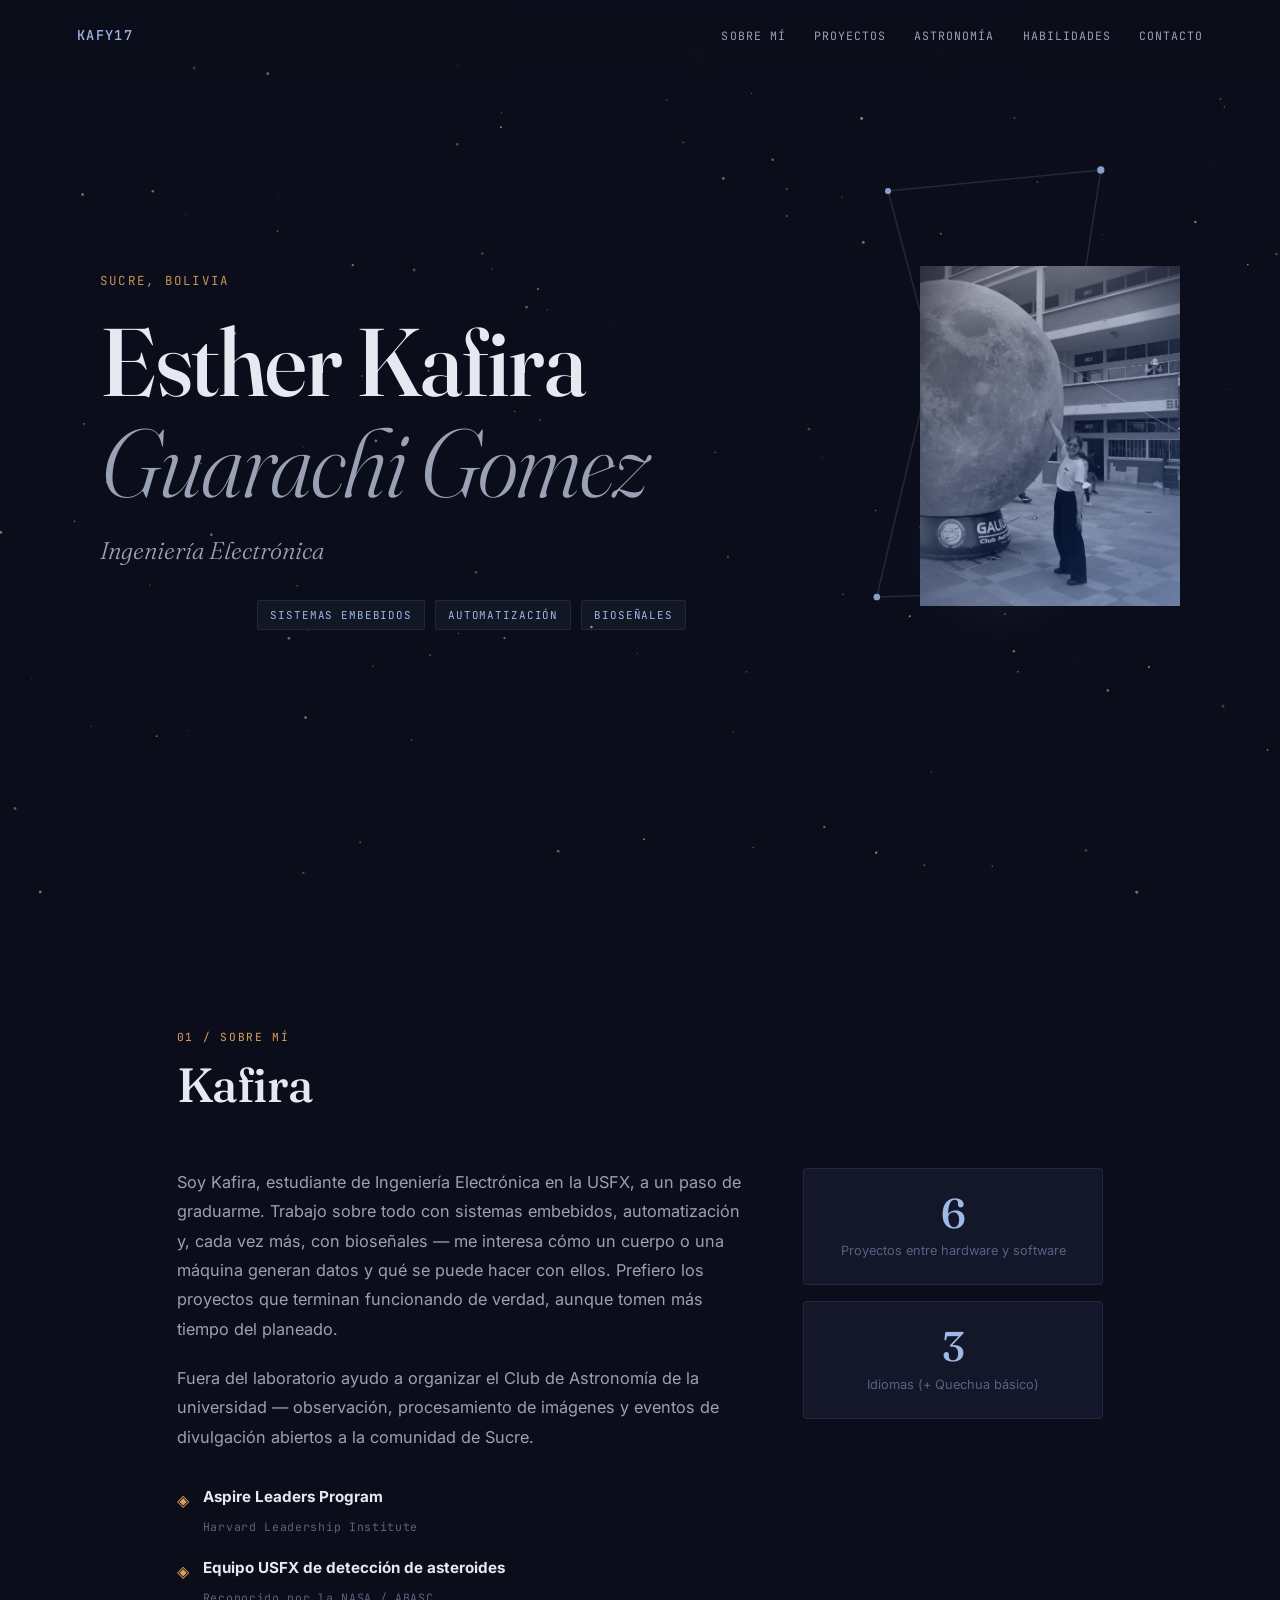
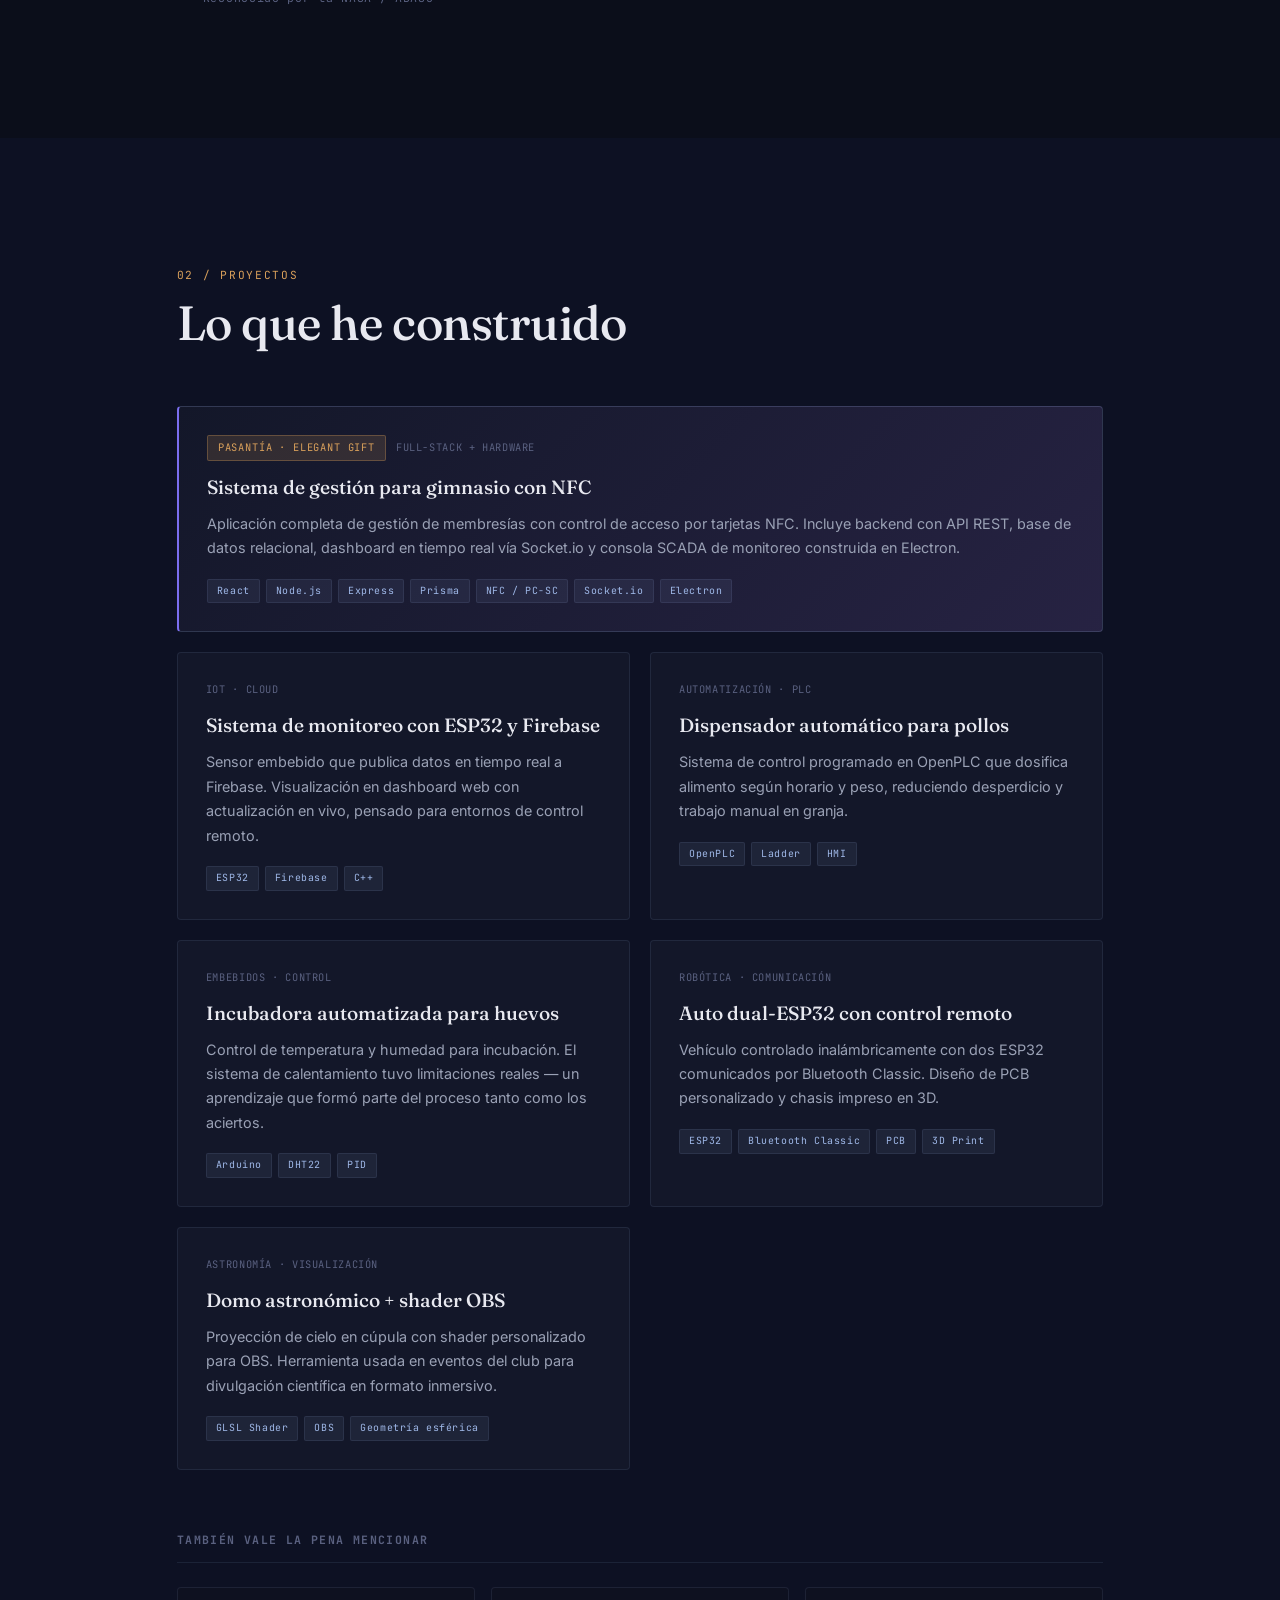
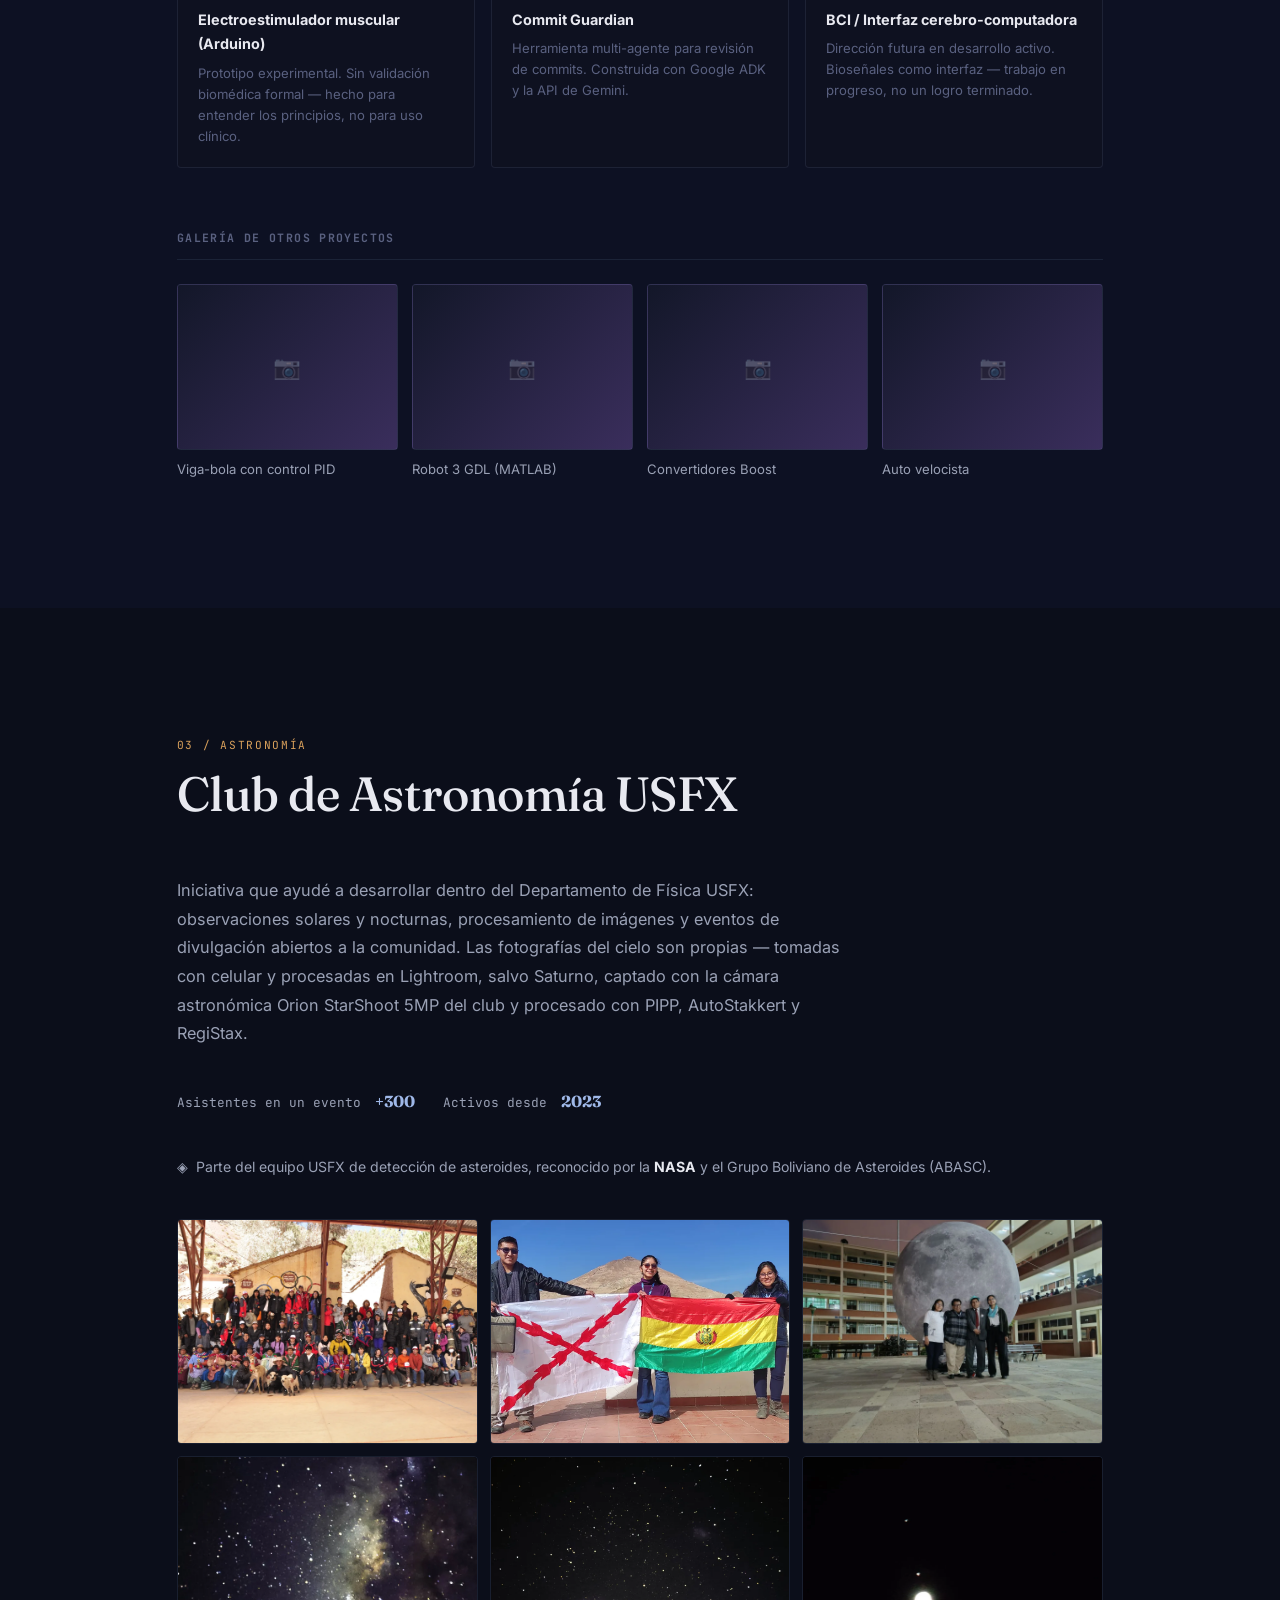
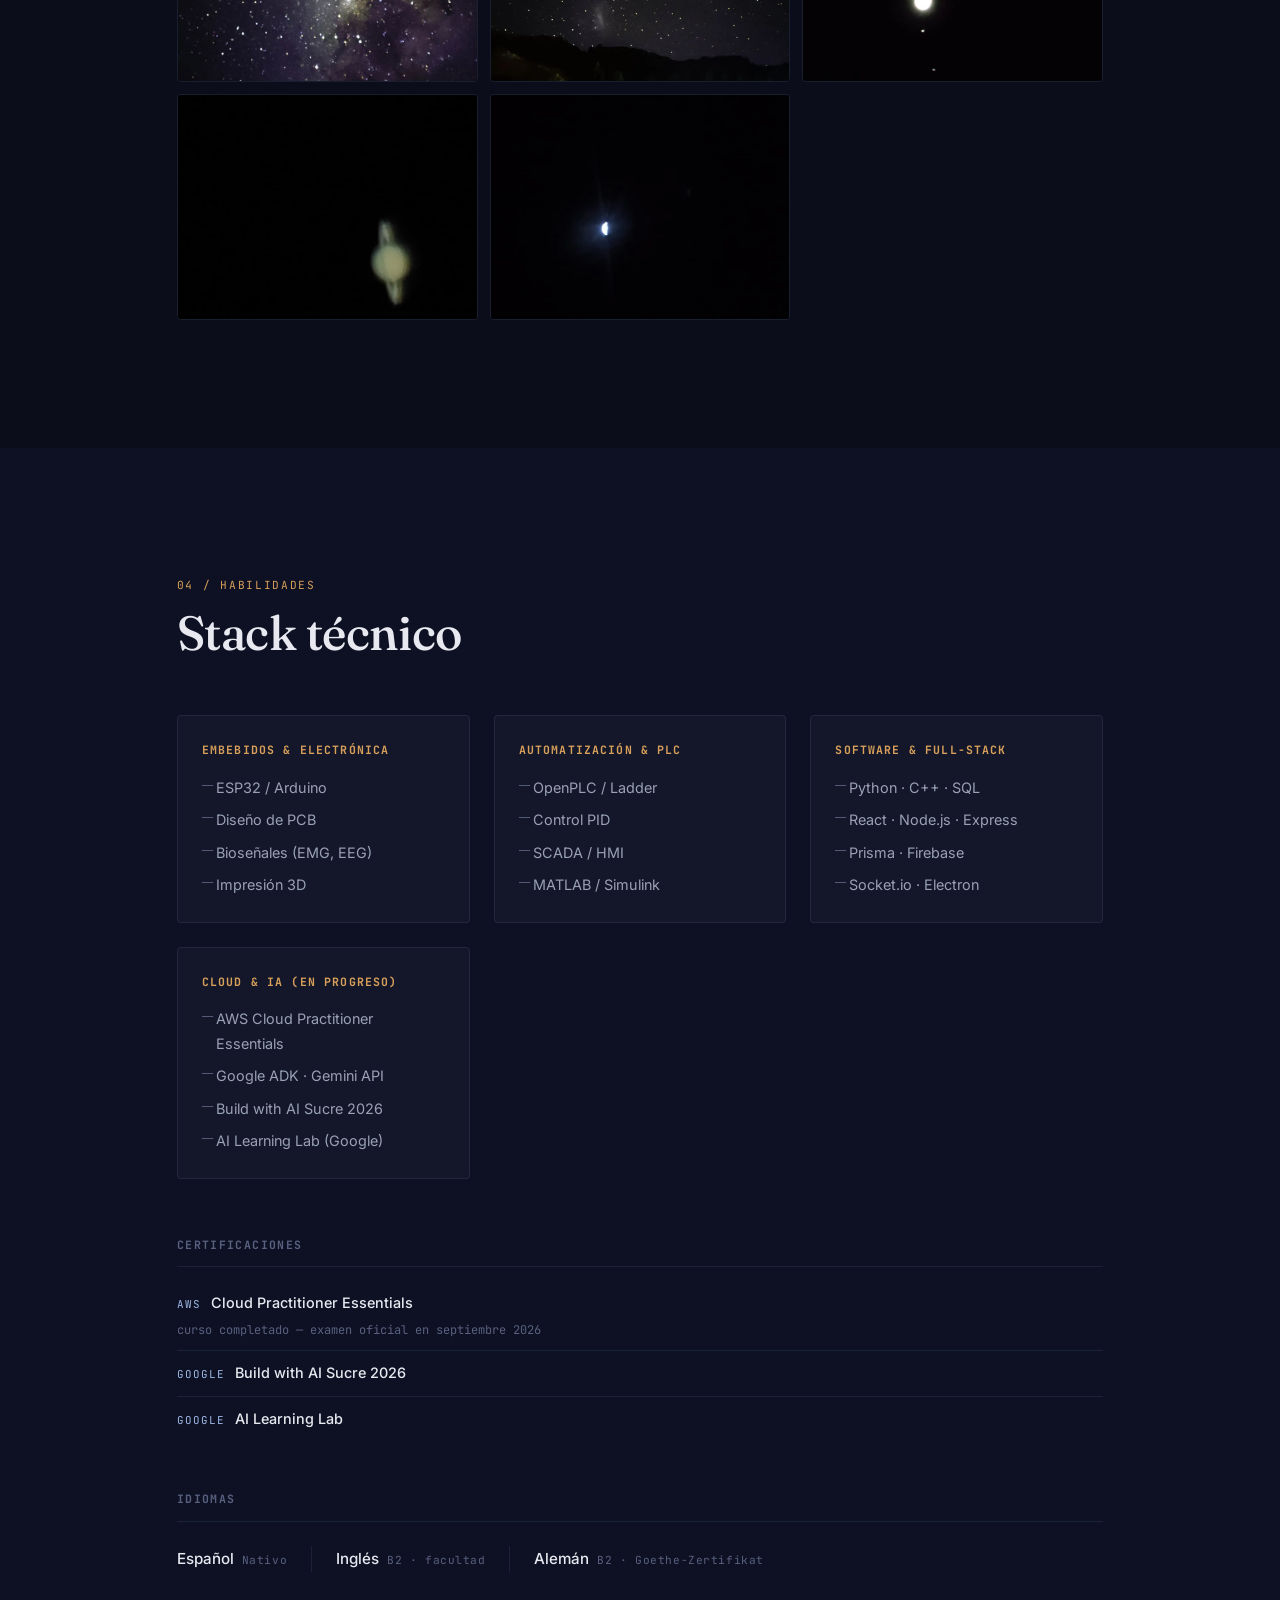
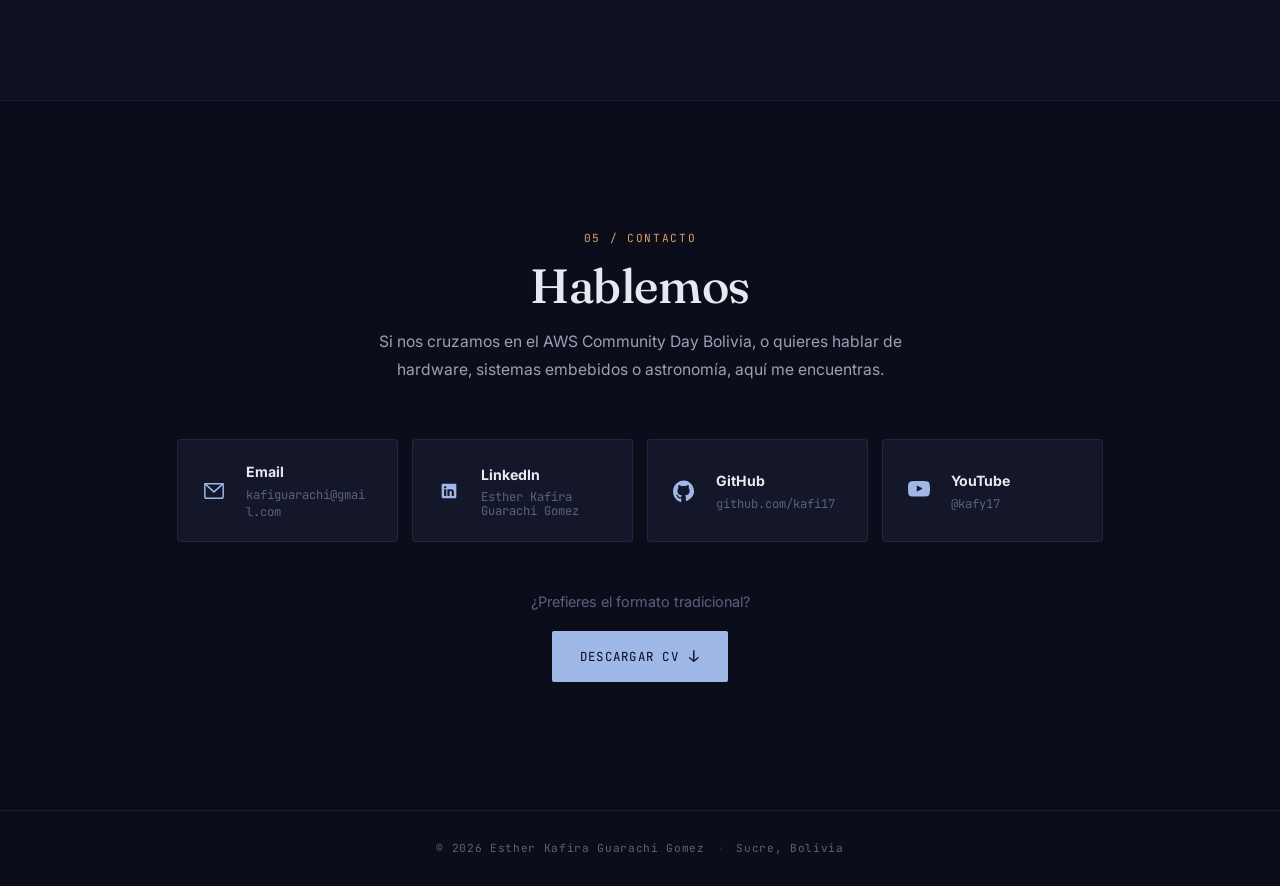
==== index.html @ 69aa5a41 "Initial commit" ====
<!DOCTYPE html>
<html lang="es">
<head>
  <meta charset="UTF-8">
  <meta name="viewport" content="width=device-width, initial-scale=1.0">
  <title>Kafira — Ingeniería Electrónica | Sucre, Bolivia</title>
  <meta name="description" content="Portafolio de Esther Kafira Guarachi Gomez, Ingeniería Electrónica especializada en sistemas embebidos, automatización y bioseñales. Sucre, Bolivia.">

  <!-- Preconnect para velocidad de carga de fuentes -->
  <link rel="preconnect" href="https://fonts.googleapis.com">
  <link rel="preconnect" href="https://fonts.gstatic.com" crossorigin>
  <link href="https://fonts.googleapis.com/css2?family=Fraunces:ital,opsz,wght@0,9..144,300;0,9..144,500;0,9..144,600;1,9..144,300;1,9..144,400&family=Inter:wght@400;500;600&family=JetBrains+Mono:wght@400;500&display=swap" rel="stylesheet">

  <link rel="stylesheet" href="style.css">
</head>
<body>

  <canvas id="starfield" aria-hidden="true"></canvas>

  <!-- ─── Navegación ─────────────────────────────────────────────────── -->
  <nav id="nav" role="navigation" aria-label="Navegación principal">
    <span class="brand">kafy17</span>
    <button class="nav-toggle" id="nav-toggle" aria-label="Abrir menú" aria-expanded="false" aria-controls="nav-menu">
      <span></span><span></span><span></span>
    </button>
    <ul id="nav-menu">
      <li><a href="#sobre-mi">Sobre mí</a></li>
      <li><a href="#proyectos">Proyectos</a></li>
      <li><a href="#astronomia">Astronomía</a></li>
      <li><a href="#habilidades">Habilidades</a></li>
      <li><a href="#contacto">Contacto</a></li>
    </ul>
  </nav>

  <!-- ─── Hero ──────────────────────────────────────────────────────── -->
  <header class="hero" id="inicio">

    <!-- Orión: asterismo real (no inventado), con la nebulosa de Orión (M42)
         apenas visible bajo el cinturón, como se ve a simple vista, no como
         foto astronómica procesada. Elemento decorativo, no informativo. -->
    <svg class="hero-orion" viewBox="0 0 400 520" preserveAspectRatio="xMidYMid meet" aria-hidden="true">
      <defs>
        <radialGradient id="nebula-glow" cx="50%" cy="50%" r="50%">
          <stop class="nebula-stop-a" offset="0%" stop-opacity="0.14"/>
          <stop class="nebula-stop-b" offset="100%" stop-opacity="0"/>
        </radialGradient>
      </defs>
      <circle class="orion-nebula" cx="200" cy="330" r="70" fill="url(#nebula-glow)"/>
      <g class="orion-lines" fill="none">
        <line x1="272" y1="60"  x2="120" y2="75"/>
        <line x1="272" y1="60"  x2="248" y2="215"/>
        <line x1="120" y1="75"  x2="152" y2="195"/>
        <line x1="152" y1="195" x2="200" y2="205"/>
        <line x1="200" y1="205" x2="248" y2="215"/>
        <line x1="152" y1="195" x2="112" y2="365"/>
        <line x1="248" y1="215" x2="264" y2="360"/>
        <line x1="112" y1="365" x2="264" y2="360"/>
        <line x1="200" y1="205" x2="200" y2="300"/>
      </g>
      <g class="orion-stars">
        <circle cx="272" cy="60"  r="2.6"/>
        <circle cx="120" cy="75"  r="2.2"/>
        <circle cx="152" cy="195" r="1.8"/>
        <circle cx="200" cy="205" r="1.8"/>
        <circle cx="248" cy="215" r="1.8"/>
        <circle cx="112" cy="365" r="2.4"/>
        <circle cx="264" cy="360" r="2.2"/>
        <circle cx="200" cy="300" r="1.1" fill-opacity="0.55"/>
      </g>
    </svg>

    <div class="hero-content" data-animate>

      <!-- Columna izquierda: texto -->
      <div class="hero-text">
        <div class="eyebrow">Sucre, Bolivia</div>
        <h1>Esther Kafira<br><em>Guarachi Gomez</em></h1>
        <div class="role">Ingeniería Electrónica</div>
        <div class="hero-tags">
          <span class="tag">Sistemas Embebidos</span>
          <span class="tag">Automatización</span>
          <span class="tag">Bioseñales</span>
        </div>
      </div>

      <!-- Columna derecha: foto sin marco circular, en duotono del tema -->
      <div class="hero-photo-wrap">
        <div class="hero-photo">
          <img src="profile_photo.jpg"
               width="300" height="360"
               alt="Foto de Kafira"
               onerror="this.parentElement.classList.add('hero-photo--empty')">
        </div>
      </div>

    </div>
  </header>

  <!-- ─── Sobre mí ───────────────────────────────────────────────────── -->
  <section id="sobre-mi" class="section">
    <div class="container">
      <div class="section-header">
        <div class="section-label">01 / Sobre mí</div>
        <h2>Kafira</h2>
      </div>
      <div class="about-grid">
        <div class="about-text">
          <p>
            Soy Kafira, estudiante de Ingeniería Electrónica en la USFX, a un paso de graduarme.
            Trabajo sobre todo con sistemas embebidos, automatización y, cada vez más, con
            bioseñales — me interesa cómo un cuerpo o una máquina generan datos y qué se puede
            hacer con ellos. Prefiero los proyectos que terminan funcionando de verdad, aunque
            tomen más tiempo del planeado.
          </p>
          <p>
            Fuera del laboratorio ayudo a organizar el Club de Astronomía de la universidad —
            observación, procesamiento de imágenes y eventos de divulgación abiertos a la
            comunidad de Sucre.
          </p>

          <div class="highlights">
            <div class="highlight-item">
              <div class="highlight-icon">◈</div>
              <div>
                <strong>Aspire Leaders Program</strong>
                <span>Harvard Leadership Institute</span>
              </div>
            </div>
            <div class="highlight-item">
              <div class="highlight-icon">◈</div>
              <div>
                <strong>Equipo USFX de detección de asteroides</strong>
                <span>Reconocido por la NASA / ABASC</span>
              </div>
            </div>
          </div>
        </div>

        <div class="about-aside">
          <div class="stat-card">
            <div class="stat-number">6</div>
            <div class="stat-label">Proyectos entre hardware y software</div>
          </div>
          <div class="stat-card">
            <div class="stat-number">3</div>
            <div class="stat-label">Idiomas (+ Quechua básico)</div>
          </div>
        </div>
      </div>
    </div>
  </section>

  <!-- ─── Proyectos destacados ──────────────────────────────────────── -->
  <section id="proyectos" class="section section-alt">
    <div class="container">
      <div class="section-header">
        <div class="section-label">02 / Proyectos</div>
        <h2>Lo que he construido</h2>
      </div>

      <!-- Tarjetas completas -->
      <div class="projects-grid">

        <article class="project-card project-card--featured" data-animate>
          <div class="project-meta">
            <span class="project-badge">Pasantía · Elegant Gift</span>
            <span class="project-type">Full-Stack + Hardware</span>
          </div>
          <h3>Sistema de gestión para gimnasio con NFC</h3>
          <p>Aplicación completa de gestión de membresías con control de acceso por tarjetas NFC.
            Incluye backend con API REST, base de datos relacional, dashboard en tiempo real vía
            Socket.io y consola SCADA de monitoreo construida en Electron.</p>
          <div class="project-stack">
            <span>React</span><span>Node.js</span><span>Express</span>
            <span>Prisma</span><span>NFC / PC-SC</span><span>Socket.io</span><span>Electron</span>
          </div>
        </article>

        <article class="project-card" data-animate>
          <div class="project-meta">
            <span class="project-type">IoT · Cloud</span>
          </div>
          <h3>Sistema de monitoreo con ESP32 y Firebase</h3>
          <p>Sensor embebido que publica datos en tiempo real a Firebase. Visualización en
            dashboard web con actualización en vivo, pensado para entornos de control remoto.</p>
          <div class="project-stack">
            <span>ESP32</span><span>Firebase</span><span>C++</span>
          </div>
        </article>

        <article class="project-card" data-animate>
          <div class="project-meta">
            <span class="project-type">Automatización · PLC</span>
          </div>
          <h3>Dispensador automático para pollos</h3>
          <p>Sistema de control programado en OpenPLC que dosifica alimento según horario y
            peso, reduciendo desperdicio y trabajo manual en granja.</p>
          <div class="project-stack">
            <span>OpenPLC</span><span>Ladder</span><span>HMI</span>
          </div>
        </article>

        <article class="project-card" data-animate>
          <div class="project-meta">
            <span class="project-type">Embebidos · Control</span>
          </div>
          <h3>Incubadora automatizada para huevos</h3>
          <p>Control de temperatura y humedad para incubación. El sistema de calentamiento tuvo
            limitaciones reales — un aprendizaje que formó parte del proceso tanto como los
            aciertos.</p>
          <div class="project-stack">
            <span>Arduino</span><span>DHT22</span><span>PID</span>
          </div>
        </article>

        <article class="project-card" data-animate>
          <div class="project-meta">
            <span class="project-type">Robótica · Comunicación</span>
          </div>
          <h3>Auto dual-ESP32 con control remoto</h3>
          <p>Vehículo controlado inalámbricamente con dos ESP32 comunicados por Bluetooth Classic.
            Diseño de PCB personalizado y chasis impreso en 3D.</p>
          <div class="project-stack">
            <span>ESP32</span><span>Bluetooth Classic</span><span>PCB</span><span>3D Print</span>
          </div>
        </article>

        <article class="project-card" data-animate>
          <div class="project-meta">
            <span class="project-type">Astronomía · Visualización</span>
          </div>
          <h3>Domo astronómico + shader OBS</h3>
          <p>Proyección de cielo en cúpula con shader personalizado para OBS. Herramienta usada
            en eventos del club para divulgación científica en formato inmersivo.</p>
          <div class="project-stack">
            <span>GLSL Shader</span><span>OBS</span><span>Geometría esférica</span>
          </div>
        </article>

      </div>

      <!-- Menciones breves -->
      <div class="mentions-section">
        <h3 class="mentions-title">También vale la pena mencionar</h3>
        <div class="mentions-grid">
          <div class="mention-item">
            <strong>Electroestimulador muscular (Arduino)</strong>
            <p>Prototipo experimental. Sin validación biomédica formal — hecho para
              entender los principios, no para uso clínico.</p>
          </div>
          <div class="mention-item">
            <strong>Commit Guardian</strong>
            <p>Herramienta multi-agente para revisión de commits. Construida con
              Google ADK y la API de Gemini.</p>
          </div>
          <div class="mention-item">
            <strong>BCI / Interfaz cerebro-computadora</strong>
            <p>Dirección futura en desarrollo activo. Bioseñales como interfaz —
              trabajo en progreso, no un logro terminado.</p>
          </div>
        </div>
      </div>

      <!-- Galería compacta -->
      <div class="gallery-section">
        <h3 class="gallery-title">Galería de otros proyectos</h3>
        <div class="gallery-grid">
          <div class="gallery-item">
            <div class="gallery-thumb gallery-thumb--placeholder"></div>
            <span>Viga-bola con control PID</span>
          </div>
          <div class="gallery-item">
            <div class="gallery-thumb gallery-thumb--placeholder"></div>
            <span>Robot 3 GDL (MATLAB)</span>
          </div>
          <div class="gallery-item">
            <div class="gallery-thumb gallery-thumb--placeholder"></div>
            <span>Convertidores Boost</span>
          </div>
          <div class="gallery-item">
            <div class="gallery-thumb gallery-thumb--placeholder"></div>
            <span>Auto velocista</span>
          </div>
        </div>
      </div>

    </div>
  </section>

  <!-- ─── Astronomía ────────────────────────────────────────────────── -->
  <section id="astronomia" class="section">
    <div class="container">
      <div class="section-header">
        <div class="section-label">03 / Astronomía</div>
        <h2>Club de Astronomía USFX</h2>
      </div>
      <p class="section-intro">
        Iniciativa que ayudé a desarrollar dentro del Departamento de Física USFX: observaciones
        solares y nocturnas, procesamiento de imágenes y eventos de divulgación abiertos a la
        comunidad. Las fotografías del cielo son propias — tomadas con celular y procesadas en
        Lightroom, salvo Saturno, captado con la cámara astronómica Orion StarShoot 5MP del club
        y procesado con PIPP, AutoStakkert y RegiStax.
      </p>

      <div class="astro-stats">
        <span class="astro-stat-inline">Asistentes en un evento <strong>+300</strong></span>
        <span class="astro-stat-inline">Activos desde <strong>2023</strong></span>
      </div>

      <p class="astro-note">
        ◈ &nbsp;Parte del equipo USFX de detección de asteroides, reconocido por la
        <strong>NASA</strong> y el Grupo Boliviano de Asteroides (ABASC).
      </p>

      <div class="lightbox-grid" id="astro-gallery" role="list" aria-label="Galería del club de astronomía">

        <div class="lb-thumb" role="listitem" tabindex="0"
             data-src="img/astronomia/foto-comunidad-campamento-astronomico-2023.webp"
             data-caption="Comunidad de Chiracoro, Potosí, durante el campamento astronómico 2023. Actividad de divulgación organizada por el Departamento de Física USFX para acercar la astronomía a comunidades fuera de la ciudad."
             data-label="Chiracoro, Potosí — 2023">
          <img src="img/astronomia/foto-comunidad-campamento-astronomico-2023.webp"
               alt="Comunidad de Chiracoro en campamento astronómico 2023" loading="lazy">
          <div class="lb-hover-label"><span>Chiracoro, Potosí — 2023</span></div>
        </div>

        <div class="lb-thumb" role="listitem" tabindex="0"
             data-src="img/astronomia/foto-potosi-campamento-astronomico-representantes-sucre.webp"
             data-caption="Integrantes del Departamento de Física USFX en el campamento astronómico de Potosí, 2023. Representando a Sucre en este encuentro interuniversitario de astronomía."
             data-label="Representantes USFX en Potosí">
          <img src="img/astronomia/foto-potosi-campamento-astronomico-representantes-sucre.webp"
               alt="Representantes del Depto. de Física USFX en campamento de Potosí" loading="lazy">
          <div class="lb-hover-label"><span>Representantes USFX en Potosí</span></div>
        </div>

        <div class="lb-thumb" role="listitem" tabindex="0"
             data-src="img/astronomia/foto-luna-inflable-ings.webp"
             data-caption="Docentes del Departamento de Física USFX junto a la luna inflable del Club Galileo de Potosí, en la Feria de Física universitaria. La feria se realiza cada semestre y es abierta a la comunidad."
             data-label="Feria de Física — luna inflable">
          <img src="img/astronomia/foto-luna-inflable-ings.webp"
               alt="Docentes con luna inflable del Club Galileo de Potosí en la Feria de Física" loading="lazy">
          <div class="lb-hover-label"><span>Feria de Física — luna inflable</span></div>
        </div>

        <div class="lb-thumb" role="listitem" tabindex="0"
             data-src="img/astronomia/foto-brazo-via-lactea-by-kafy17.webp"
             data-caption="Brazo de la Vía Láctea fotografiado desde Sucre con celular y procesado en Lightroom. Fotografía: kafy17."
             data-label="Vía Láctea — kafy17">
          <img src="img/astronomia/foto-brazo-via-lactea-by-kafy17.webp"
               alt="Brazo de la Vía Láctea — fotografía de kafy17" loading="lazy">
          <div class="lb-hover-label"><span>Vía Láctea — kafy17</span></div>
        </div>

        <div class="lb-thumb" role="listitem" tabindex="0"
             data-src="img/astronomia/foto-nube-magallanes-by-kafy17.webp"
             data-caption="Nubes de Magallanes — galaxias satélites de la Vía Láctea, visibles a simple vista desde el hemisferio sur. Fotografiadas con celular desde Sucre y procesadas en Lightroom. Fotografía: kafy17."
             data-label="Nubes de Magallanes — kafy17">
          <img src="img/astronomia/foto-nube-magallanes-by-kafy17.webp"
               alt="Nubes de Magallanes — fotografía de kafy17" loading="lazy">
          <div class="lb-hover-label"><span>Nubes de Magallanes — kafy17</span></div>
        </div>

        <div class="lb-thumb" role="listitem" tabindex="0"
             data-src="img/astronomia/foto-jupiter-by-kafy17.webp"
             data-caption="Júpiter fotografiado desde Sucre con celular y procesado en Lightroom. Fotografía: kafy17."
             data-label="Júpiter — kafy17">
          <img src="img/astronomia/foto-jupiter-by-kafy17.webp"
               alt="Júpiter — fotografía de kafy17" loading="lazy">
          <div class="lb-hover-label"><span>Júpiter — kafy17</span></div>
        </div>

        <div class="lb-thumb" role="listitem" tabindex="0"
             data-src="img/astronomia/foto-saturno-by-kafy17.webp"
             data-caption="Saturno capturado con la cámara astronómica Orion StarShoot 5MP del club y procesado con PIPP, AutoStakkert y RegiStax. La única foto de la galería tomada con equipo especializado. Fotografía: kafy17."
             data-label="Saturno — kafy17">
          <img src="img/astronomia/foto-saturno-by-kafy17.webp"
               alt="Saturno — fotografía de kafy17" loading="lazy">
          <div class="lb-hover-label"><span>Saturno — kafy17</span></div>
        </div>

        <div class="lb-thumb" role="listitem" tabindex="0"
             data-src="img/astronomia/foto-venus-by-kafy17.webp"
             data-caption="Venus en fase creciente, fotografiado con celular desde Sucre y procesado en Lightroom. Las fases de Venus — análogas a las lunares — son observables con telescopios de apertura moderada. Fotografía: kafy17."
             data-label="Venus — kafy17">
          <img src="img/astronomia/foto-venus-by-kafy17.webp"
               alt="Venus — fotografía de kafy17" loading="lazy">
          <div class="lb-hover-label"><span>Venus — kafy17</span></div>
        </div>

      </div>
    </div>
  </section>

  <!-- ─── Habilidades ───────────────────────────────────────────────── -->
  <section id="habilidades" class="section section-alt">
    <div class="container">
      <div class="section-header">
        <div class="section-label">04 / Habilidades</div>
        <h2>Stack técnico</h2>
      </div>

      <div class="skills-grid">

        <div class="skill-group">
          <h4>Embebidos &amp; Electrónica</h4>
          <ul>
            <li>ESP32 / Arduino</li>
            <li>Diseño de PCB</li>
            <li>Bioseñales (EMG, EEG)</li>
            <li>Impresión 3D</li>
          </ul>
        </div>

        <div class="skill-group">
          <h4>Automatización &amp; PLC</h4>
          <ul>
            <li>OpenPLC / Ladder</li>
            <li>Control PID</li>
            <li>SCADA / HMI</li>
            <li>MATLAB / Simulink</li>
          </ul>
        </div>

        <div class="skill-group">
          <h4>Software &amp; Full-Stack</h4>
          <ul>
            <li>Python · C++ · SQL</li>
            <li>React · Node.js · Express</li>
            <li>Prisma · Firebase</li>
            <li>Socket.io · Electron</li>
          </ul>
        </div>

        <div class="skill-group">
          <h4>Cloud &amp; IA (en progreso)</h4>
          <ul>
            <li>AWS Cloud Practitioner Essentials</li>
            <li>Google ADK · Gemini API</li>
            <li>Build with AI Sucre 2026</li>
            <li>AI Learning Lab (Google)</li>
          </ul>
        </div>

      </div>

      <!-- Certificaciones destacadas -->
      <div class="certs-section">
        <h3 class="certs-title">Certificaciones</h3>
        <ul class="certs-list">
          <li>
            <span class="cert-issuer">AWS</span>
            <span class="cert-name">Cloud Practitioner Essentials</span>
            <span class="cert-note">curso completado — examen oficial en septiembre 2026</span>
          </li>
          <li>
            <span class="cert-issuer">Google</span>
            <span class="cert-name">Build with AI Sucre 2026</span>
          </li>
          <li>
            <span class="cert-issuer">Google</span>
            <span class="cert-name">AI Learning Lab</span>
          </li>
        </ul>
      </div>

      <!-- Idiomas -->
      <div class="languages-section">
        <h3 class="languages-title">Idiomas</h3>
        <ul class="languages-list">
          <li><span class="lang-name">Español</span><span class="lang-level">Nativo</span></li>
          <li><span class="lang-name">Inglés</span><span class="lang-level">B2 · facultad</span></li>
          <li><span class="lang-name">Alemán</span><span class="lang-level">B2 · Goethe-Zertifikat</span></li>
        </ul>
      </div>

    </div>
  </section>

  <!-- ─── Contacto / CV ─────────────────────────────────────────────── -->
  <section id="contacto" class="section section-contact">
    <div class="container">
      <div class="section-header section-header--center">
        <div class="section-label">05 / Contacto</div>
        <h2>Hablemos</h2>
        <p class="contact-intro">
          Si nos cruzamos en el AWS Community Day Bolivia, o quieres hablar de hardware,
          sistemas embebidos o astronomía, aquí me encuentras.
        </p>
      </div>

      <div class="contact-grid">

        <a href="mailto:kafiguarachi@gmail.com" class="contact-link" id="contact-email">
          <span class="contact-icon" aria-hidden="true">
            <svg viewBox="0 0 24 24" fill="none" stroke="currentColor" stroke-width="1.6" stroke-linecap="round" stroke-linejoin="round">
              <rect x="2" y="4" width="20" height="16" rx="2"/>
              <polyline points="2,4 12,13 22,4"/>
            </svg>
          </span>
          <div class="contact-text">
            <strong>Email</strong>
            <span>kafiguarachi@gmail.com</span>
          </div>
        </a>

        <a href="https://www.linkedin.com/in/esther-kafira-guarachi-gomez-289892150/" class="contact-link" id="contact-linkedin" target="_blank" rel="noopener noreferrer">
          <span class="contact-icon" aria-hidden="true">
            <svg viewBox="0 0 24 24" fill="currentColor">
              <path d="M18.72 3.99997H5.37C5.19793 3.99191 5.02595 4.01786 4.86392 4.07635C4.70189 4.13484 4.55299 4.22471 4.42573 4.34081C4.29848 4.45692 4.19537 4.59699 4.12232 4.75299C4.04927 4.909 4.0077 5.07788 4 5.24997V18.63C4.01008 18.9901 4.15766 19.3328 4.41243 19.5875C4.6672 19.8423 5.00984 19.9899 5.37 20H18.72C19.0701 19.9844 19.4002 19.8322 19.6395 19.5761C19.8788 19.32 20.0082 18.9804 20 18.63V5.24997C20.0029 5.08247 19.9715 4.91616 19.9078 4.76122C19.8441 4.60629 19.7494 4.466 19.6295 4.34895C19.5097 4.23191 19.3672 4.14059 19.2108 4.08058C19.0544 4.02057 18.8874 3.99314 18.72 3.99997ZM9 17.34H6.67V10.21H9V17.34ZM7.89 9.12997C7.72741 9.13564 7.5654 9.10762 7.41416 9.04768C7.26291 8.98774 7.12569 8.89717 7.01113 8.78166C6.89656 8.66615 6.80711 8.5282 6.74841 8.37647C6.6897 8.22474 6.66301 8.06251 6.67 7.89997C6.66281 7.73567 6.69004 7.57169 6.74995 7.41854C6.80986 7.26538 6.90112 7.12644 7.01787 7.01063C7.13463 6.89481 7.2743 6.80468 7.42793 6.74602C7.58157 6.68735 7.74577 6.66145 7.91 6.66997C8.07259 6.66431 8.2346 6.69232 8.38584 6.75226C8.53709 6.8122 8.67431 6.90277 8.78887 7.01828C8.90344 7.13379 8.99289 7.27174 9.05159 7.42347C9.1103 7.5752 9.13699 7.73743 9.13 7.89997C9.13719 8.06427 9.10996 8.22825 9.05005 8.3814C8.99014 8.53456 8.89888 8.6735 8.78213 8.78931C8.66537 8.90513 8.5257 8.99526 8.37207 9.05392C8.21843 9.11259 8.05423 9.13849 7.89 9.12997ZM17.34 17.34H15V13.44C15 12.51 14.67 11.87 13.84 11.87C13.5822 11.8722 13.3313 11.9541 13.1219 12.1045C12.9124 12.2549 12.7546 12.4664 12.67 12.71C12.605 12.8926 12.5778 13.0865 12.59 13.28V17.34H10.29V10.21H12.59V11.21C12.7945 10.8343 13.0988 10.5225 13.4694 10.3089C13.84 10.0954 14.2624 9.98848 14.69 9.99997C16.2 9.99997 17.34 11 17.34 13.13V17.34Z"/>
            </svg>
          </span>
          <div class="contact-text">
            <strong>LinkedIn</strong>
            <span class="contact-name">Esther Kafira Guarachi Gomez</span>
          </div>
        </a>

        <a href="https://github.com/kafi17" class="contact-link" id="contact-github" target="_blank" rel="noopener noreferrer">
          <span class="contact-icon" aria-hidden="true">
            <svg viewBox="0 0 20 20" fill="currentColor">
              <path d="M10,0.408 C4.478,0.408 0,4.886 0,10.408 C0,14.837 2.862,18.679 6.833,20.036 C7.326,20.137 7.506,19.817 7.506,19.544 C7.506,19.206 7.494,18.102 7.494,16.73 C7.494,16.73 4.738,17.334 4.168,15.486 C4.168,15.486 3.726,14.324 3.083,14.027 C3.083,14.027 2.099,13.351 3.152,13.364 C3.152,13.364 4.224,13.454 4.813,14.487 C5.738,16.092 7.277,15.63 7.52,15.356 C7.616,14.677 7.891,14.215 8.194,13.951 C6.143,13.716 4.067,13.124 4.067,9.768 C4.067,8.784 4.407,7.974 4.987,7.34 C4.884,7.081 4.541,6.038 5.086,4.626 C5.086,4.626 5.924,4.351 7.506,5.677 C8.172,5.491 8.879,5.396 9.586,5.392 C10.293,5.396 11,5.491 11.668,5.677 C13.25,4.342 14.088,4.626 14.088,4.626 C14.633,6.038 14.29,7.081 14.187,7.34 C14.769,7.974 15.107,8.775 15.107,9.768 C15.107,13.133 13.025,13.713 10.967,13.943 C11.339,14.237 11.666,14.808 11.666,15.704 C11.666,16.989 11.654,18.302 11.654,18.544 C11.654,18.76 11.838,19.077 12.337,18.982 C16.308,17.627 19.173,13.783 19.173,10.408 C19.173,4.886 14.695,0.408 10,0.408"/>
            </svg>
          </span>
          <div class="contact-text">
            <strong>GitHub</strong>
            <span>github.com/kafi17</span>
          </div>
        </a>

        <a href="https://youtube.com/@kafy17" class="contact-link" id="contact-youtube" target="_blank" rel="noopener noreferrer">
          <span class="contact-icon" aria-hidden="true">
            <svg viewBox="0 -3 20 20" fill="currentColor">
              <path d="M7.988,7.586 L7.988,1.974 C9.98,2.912 11.523,3.817 13.348,4.793 C11.843,5.628 9.98,6.565 7.988,7.586 M19.091,-0.817 C18.747,-1.27 18.162,-1.622 17.538,-1.739 C15.705,-2.087 4.271,-2.088 2.439,-1.739 C1.939,-1.645 1.494,-1.419 1.111,-1.067 C-0.5,0.429 0.005,8.452 0.393,9.751 C0.557,10.313 0.768,10.719 1.034,10.986 C1.376,11.338 1.845,11.58 2.384,11.689 C3.893,12.001 11.668,12.175 17.506,11.735 C18.044,11.642 18.52,11.391 18.896,11.024 C20.386,9.535 20.284,1.062 19.091,-0.817"/>
            </svg>
          </span>
          <div class="contact-text">
            <strong>YouTube</strong>
            <span>@kafy17</span>
          </div>
        </a>

      </div>

      <div class="cv-block">
        <p>¿Prefieres el formato tradicional?</p>
        <a href="#" class="btn-cv" id="btn-cv-download">
          Descargar CV
          <span class="btn-arrow">↓</span>
        </a>
      </div>

    </div>
  </section>

  <!-- ─── Footer ────────────────────────────────────────────────────── -->
  <footer class="footer" role="contentinfo">
    <div class="container">
      <span>© 2026 Esther Kafira Guarachi Gomez</span>
      <span class="footer-sep">·</span>
      <span>Sucre, Bolivia</span>
    </div>
  </footer>

  <!-- ?v=3 fuerza que el navegador cargue la versión actualizada sin usar caché -->
  <script src="script.js?v=3" defer></script>

</body>
</html>
---- style.css ----
/* ===================================================================
   KAFIRA PORTFOLIO — style.css
   Estructura:
   1. Variables / Design tokens
   2. Reset & base
   3. Layout helpers
   4. Navegación
   5. Hero
   6. Secciones genéricas
   7. Sobre mí
   8. Proyectos
   9. Astronomía
   10. Habilidades
   11. Contacto & Footer
   12. Animaciones
   13. Media queries
=================================================================== */

/* ─── 1. Variables ────────────────────────────────────────────────── */
:root {
  /* Colores base */
  --bg:        #0B0E1A;
  --bg-2:      #10142a;
  --bg-card:   #131729;
  --bg-card-2: #0e1120;

  /* Texto */
  --text:      #E8E9F0;
  --text-dim:  #9AA1B5;
  --text-muted:#5A6180;

  /* Acentos */
  --star:      #9FB8E8;
  --accent:    #D9A05B;
  --accent-2:  #7B6EF0;
  --nebula:    #3A2E5C;

  /* Bordes */
  --border:    rgba(159, 184, 232, 0.1);
  --border-hover: rgba(159, 184, 232, 0.25);

  /* Tipografía */
  --font-sans: 'Inter', sans-serif;
  --font-serif: 'Fraunces', serif;
  --font-mono: 'JetBrains Mono', monospace;

  /* Espaciado base */
  --section-pad: clamp(80px, 10vw, 140px);
  --container-max: 1080px;
  --container-pad: clamp(20px, 6vw, 80px);

  /* Transiciones */
  --ease: cubic-bezier(0.4, 0, 0.2, 1);
  --transition: 0.25s var(--ease);
}

/* ─── 2. Reset & base ─────────────────────────────────────────────── */
*, *::before, *::after {
  margin: 0;
  padding: 0;
  box-sizing: border-box;
}

html {
  scroll-behavior: smooth;
  font-size: 16px;
}

body {
  background: var(--bg);
  color: var(--text);
  font-family: var(--font-sans);
  line-height: 1.7;
  overflow-x: hidden;
  min-height: 100vh;
}

img {
  max-width: 100%;
  display: block;
}

a {
  color: inherit;
  text-decoration: none;
}

ul {
  list-style: none;
}

/* ─── 3. Layout helpers ───────────────────────────────────────────── */
.container {
  max-width: var(--container-max);
  margin-inline: auto;
  padding-inline: var(--container-pad);
}

/* ─── 4. Canvas (starfield) ───────────────────────────────────────── */
#starfield {
  position: fixed;
  inset: 0;
  width: 100%;
  height: 100%;
  z-index: 0;
  pointer-events: none;
}

/* Orión — asterismo real, ambiental, detrás del contenido del hero.
   z-index:-1 lo mantiene por debajo del texto pero dentro del stacking
   context de .hero (que ya está por encima del canvas de fondo). */
.hero-orion {
  position: absolute;
  top: 0;
  right: 0;
  width: min(52vw, 560px);
  height: 100%;
  z-index: -1;
  opacity: 0.85;
  pointer-events: none;
}

.orion-lines line { stroke: var(--star); stroke-width: 1; stroke-opacity: 0.2; }
.orion-stars circle { fill: var(--star); }
.nebula-stop-a { stop-color: var(--accent-2); }
.nebula-stop-b { stop-color: var(--accent-2); }

/* ─── 5. Navegación ───────────────────────────────────────────────── */
nav {
  position: fixed;
  inset-block-start: 0;
  inset-inline: 0;
  z-index: 100;
  display: flex;
  justify-content: space-between;
  align-items: center;
  padding: 24px var(--container-pad);
  font-family: var(--font-mono);
  font-size: 0.72rem;
  letter-spacing: 0.09em;
  text-transform: uppercase;
  backdrop-filter: blur(8px);
  -webkit-backdrop-filter: blur(8px);
  background: linear-gradient(to bottom, rgba(11, 14, 26, 0.85), transparent);
  transition: background var(--transition);
}

nav.scrolled {
  background: rgba(11, 14, 26, 0.92);
  border-bottom: 1px solid var(--border);
}

.brand {
  color: var(--star);
  font-weight: 500;
  font-size: 0.85rem;
  letter-spacing: 0.1em;
}

#nav-menu {
  display: flex;
  gap: 28px;
}

nav a {
  color: var(--text-dim);
  transition: color var(--transition);
  position: relative;
}

nav a::after {
  content: '';
  position: absolute;
  bottom: -2px;
  left: 0;
  width: 0;
  height: 1px;
  background: var(--star);
  transition: width var(--transition);
}

nav a:hover,
nav a:focus-visible {
  color: var(--text);
}

nav a:hover::after {
  width: 100%;
}

nav a:focus-visible {
  outline: 1px solid var(--star);
  outline-offset: 4px;
  border-radius: 2px;
}

/* Hamburger (mobile) */
.nav-toggle {
  display: none;
  flex-direction: column;
  gap: 5px;
  background: none;
  border: none;
  cursor: pointer;
  padding: 4px;
}

.nav-toggle span {
  display: block;
  width: 22px;
  height: 1px;
  background: var(--text-dim);
  transition: transform var(--transition), opacity var(--transition);
}

.nav-toggle[aria-expanded="true"] span:nth-child(1) {
  transform: translateY(6px) rotate(45deg);
}

.nav-toggle[aria-expanded="true"] span:nth-child(2) {
  opacity: 0;
}

.nav-toggle[aria-expanded="true"] span:nth-child(3) {
  transform: translateY(-6px) rotate(-45deg);
}

/* ─── 6. Hero ─────────────────────────────────────────────────────── */
.hero {
  position: relative;
  z-index: 1;
  min-height: 100svh;
  display: flex;
  flex-direction: column;
  justify-content: center;
  align-items: stretch;          /* ocupa todo el ancho */
  padding: 0 var(--container-pad);
}

/* Fila: texto izquierda | foto derecha */
.hero-content {
  display: flex;
  flex-direction: row;
  align-items: center;
  gap: clamp(40px, 6vw, 80px);
  width: 100%;
  max-width: var(--container-max);
  margin-inline: auto;           /* centra el bloque si la pantalla es más ancha */
  opacity: 0;
  transform: translateY(24px);
  transition: opacity 0.9s var(--ease), transform 0.9s var(--ease);
}

.hero-content.visible {
  opacity: 1;
  transform: none;
}

/* Texto: crece para llenar el espacio disponible */
.hero-text {
  flex: 1;
  min-width: 0;
  text-align: left;
}

/* Foto: sin marco circular ni glow — desvanecido suave en los bordes,
   duotono con los colores del tema, posición ligeramente asimétrica */
.hero-photo-wrap {
  flex-shrink: 0;
}

.hero-photo {
  width: 260px;
  height: 340px;
  position: relative;
  transform: translateY(-14px);
}

.hero-photo img {
  width: 100%;
  height: 100%;
  object-fit: cover;
  display: block;
  filter: grayscale(1) contrast(1.08) brightness(0.92);
  -webkit-mask-image: radial-gradient(ellipse 78% 85% at 50% 45%, black 55%, transparent 100%);
          mask-image: radial-gradient(ellipse 78% 85% at 50% 45%, black 55%, transparent 100%);
}

/* Tinte duotono: escala de grises + superposición de color del tema */
.hero-photo::after {
  content: '';
  position: absolute;
  inset: 0;
  background: linear-gradient(150deg, var(--bg) 10%, var(--star) 140%);
  mix-blend-mode: color;
  pointer-events: none;
}

.hero-photo--empty {
  background: linear-gradient(135deg, var(--bg-card), var(--nebula));
  border-radius: 4px;
}


.eyebrow {
  font-family: var(--font-mono);
  font-size: 0.78rem;
  letter-spacing: 0.18em;
  text-transform: uppercase;
  color: var(--accent);
  margin-bottom: 20px;
  opacity: 0.9;
}

h1 {
  font-family: var(--font-serif);
  font-weight: 500;
  font-size: clamp(2.8rem, 8.5vw, 6rem);
  line-height: 1.05;
  letter-spacing: -0.015em;
}

h1 em {
  font-style: italic;
  font-weight: 300;
  color: var(--text-dim);
}

.role {
  margin-top: 18px;
  font-family: var(--font-serif);
  font-style: italic;
  font-weight: 300;
  font-size: clamp(1.1rem, 2.2vw, 1.5rem);
  color: var(--text-dim);
}

.hero-tags {
  display: flex;
  gap: 10px;
  flex-wrap: wrap;
  justify-content: center;
  margin-top: 28px;
}

.tag {
  font-family: var(--font-mono);
  font-size: 0.68rem;
  letter-spacing: 0.08em;
  text-transform: uppercase;
  color: var(--star);
  border: 1px solid var(--border);
  padding: 5px 12px;
  border-radius: 2px;
  background: rgba(159, 184, 232, 0.05);
}

.scroll-hint {
  position: absolute;
  bottom: 36px;
  font-family: var(--font-mono);
  font-size: 0.65rem;
  color: var(--text-muted);
  letter-spacing: 0.12em;
  text-transform: uppercase;
  display: flex;
  flex-direction: column;
  align-items: center;
  gap: 8px;
}

.scroll-hint span {
  width: 1px;
  height: 32px;
  background: linear-gradient(to bottom, var(--star), transparent);
  animation: pulse 2.2s ease-in-out infinite;
}

/* ─── 7. Secciones genéricas ──────────────────────────────────────── */
.section {
  position: relative;
  z-index: 1;
  padding-block: var(--section-pad);
}

.section-alt {
  background: rgba(16, 20, 42, 0.6);
  backdrop-filter: blur(2px);
}

.section-header {
  margin-bottom: 56px;
}

.section-header--center {
  text-align: center;
}

.section-label {
  font-family: var(--font-mono);
  font-size: 0.7rem;
  letter-spacing: 0.15em;
  text-transform: uppercase;
  color: var(--accent);
  margin-bottom: 12px;
}

.section h2 {
  font-family: var(--font-serif);
  font-weight: 500;
  font-size: clamp(2rem, 4.5vw, 3rem);
  line-height: 1.1;
  letter-spacing: -0.01em;
}

.section-intro {
  max-width: 680px;
  color: var(--text-dim);
  font-size: 1.02rem;
  line-height: 1.75;
  margin-bottom: 40px;
}

/* ─── 8. Sobre mí ─────────────────────────────────────────────────── */
.about-grid {
  display: grid;
  grid-template-columns: 1fr 300px;
  gap: 60px;
  align-items: start;
}

.about-text p {
  color: var(--text-dim);
  font-size: 1.02rem;
  line-height: 1.8;
  margin-bottom: 20px;
}

.highlights {
  margin-top: 32px;
  display: flex;
  flex-direction: column;
  gap: 16px;
}

.highlight-item {
  display: flex;
  gap: 14px;
  align-items: flex-start;
}

.highlight-icon {
  color: var(--accent);
  font-size: 1rem;
  flex-shrink: 0;
  margin-top: 3px;
}

.highlight-item strong {
  display: block;
  font-size: 0.95rem;
  margin-bottom: 2px;
}

.highlight-item span {
  font-family: var(--font-mono);
  font-size: 0.72rem;
  color: var(--text-muted);
  letter-spacing: 0.06em;
}

.about-aside {
  display: flex;
  flex-direction: column;
  gap: 16px;
}

.stat-card {
  background: var(--bg-card);
  border: 1px solid var(--border);
  border-radius: 4px;
  padding: 24px;
  text-align: center;
  transition: border-color var(--transition);
}

.stat-card:hover {
  border-color: var(--border-hover);
}

.stat-number {
  font-family: var(--font-serif);
  font-size: 2.6rem;
  font-weight: 500;
  color: var(--star);
  line-height: 1;
  margin-bottom: 8px;
}

.stat-label {
  font-size: 0.8rem;
  color: var(--text-muted);
  line-height: 1.4;
}

/* ─── 9. Proyectos ────────────────────────────────────────────────── */
.projects-grid {
  display: grid;
  grid-template-columns: repeat(auto-fill, minmax(300px, 1fr));
  gap: 20px;
  margin-bottom: 60px;
}

.project-card {
  background: var(--bg-card);
  border: 1px solid var(--border);
  border-radius: 4px;
  padding: 28px;
  transition: border-color var(--transition), transform var(--transition);
  opacity: 0;
  transform: translateY(16px);
}

.project-card.visible {
  opacity: 1;
  transform: none;
}

.project-card:hover {
  border-color: var(--border-hover);
  transform: translateY(-3px);
}

.project-card--featured {
  grid-column: 1 / -1;
  border-color: rgba(159, 184, 232, 0.2);
  border-left: 2px solid var(--accent-2);
  background: linear-gradient(135deg, var(--bg-card), var(--nebula) 200%);
}

.project-meta {
  display: flex;
  gap: 10px;
  align-items: center;
  flex-wrap: wrap;
  margin-bottom: 14px;
}

.project-badge {
  font-family: var(--font-mono);
  font-size: 0.65rem;
  letter-spacing: 0.08em;
  text-transform: uppercase;
  background: rgba(217, 160, 91, 0.15);
  color: var(--accent);
  border: 1px solid rgba(217, 160, 91, 0.3);
  padding: 3px 10px;
  border-radius: 2px;
}

.project-type {
  font-family: var(--font-mono);
  font-size: 0.65rem;
  letter-spacing: 0.06em;
  text-transform: uppercase;
  color: var(--text-muted);
}

.project-card h3 {
  font-family: var(--font-serif);
  font-weight: 500;
  font-size: 1.2rem;
  line-height: 1.3;
  margin-bottom: 12px;
}

.project-card p {
  font-size: 0.9rem;
  color: var(--text-dim);
  line-height: 1.7;
  margin-bottom: 18px;
}

.project-stack {
  display: flex;
  flex-wrap: wrap;
  gap: 6px;
}

.project-stack span {
  font-family: var(--font-mono);
  font-size: 0.62rem;
  letter-spacing: 0.06em;
  color: var(--star);
  background: rgba(159, 184, 232, 0.08);
  border: 1px solid var(--border);
  padding: 3px 9px;
  border-radius: 2px;
}

/* Menciones breves */
.mentions-section {
  margin-bottom: 60px;
}

.mentions-title,
.gallery-title,
.certs-title,
.languages-title {
  font-family: var(--font-mono);
  font-size: 0.72rem;
  letter-spacing: 0.12em;
  text-transform: uppercase;
  color: var(--text-muted);
  margin-bottom: 24px;
  padding-bottom: 12px;
  border-bottom: 1px solid var(--border);
}

.mentions-grid {
  display: grid;
  grid-template-columns: repeat(auto-fill, minmax(260px, 1fr));
  gap: 16px;
}

.mention-item {
  background: var(--bg-card-2);
  border: 1px solid var(--border);
  border-radius: 4px;
  padding: 20px;
}

.mention-item strong {
  display: block;
  font-size: 0.9rem;
  margin-bottom: 6px;
}

.mention-item p {
  font-size: 0.82rem;
  color: var(--text-muted);
  line-height: 1.6;
}

/* Galería compacta */
.gallery-section {
  margin-top: 0;
}

.gallery-grid {
  display: grid;
  grid-template-columns: repeat(auto-fill, minmax(200px, 1fr));
  gap: 14px;
}

.gallery-item {
  display: flex;
  flex-direction: column;
  gap: 8px;
  font-size: 0.82rem;
  color: var(--text-dim);
}

.gallery-thumb {
  aspect-ratio: 4/3;
  border-radius: 4px;
  overflow: hidden;
  background: var(--bg-card);
  border: 1px solid var(--border);
}

.gallery-thumb--placeholder {
  background: linear-gradient(135deg, var(--bg-card), var(--nebula));
  position: relative;
  display: flex;
  align-items: center;
  justify-content: center;
}

.gallery-thumb--placeholder::after {
  content: '📷';
  font-size: 1.4rem;
  opacity: 0.3;
}

/* ─── 10. Astronomía ──────────────────────────────────────────────── */
/* Línea simple mientras no hay fotos reales; cuando las haya, estos datos
   se muestran superpuestos sobre las imágenes de la galería, no en tarjetas. */
.astro-stats {
  display: flex;
  flex-wrap: wrap;
  gap: 10px 28px;
  margin-bottom: 40px;
  font-family: var(--font-mono);
  font-size: 0.8rem;
  color: var(--text-dim);
}

.astro-stat-inline strong {
  color: var(--star);
  font-family: var(--font-serif);
  font-size: 1rem;
  margin-left: 6px;
}

.astro-note {
  font-size: 0.88rem;
  color: var(--text-dim);
  margin-bottom: 40px;
}

.astro-note strong {
  color: var(--text);
}

/* Lightbox grid */
.lightbox-grid {
  display: grid;
  grid-template-columns: repeat(auto-fill, minmax(240px, 1fr));
  gap: 12px;
}

.lb-thumb {
  aspect-ratio: 4/3;
  overflow: hidden;
  border-radius: 4px;
  border: 1px solid var(--border);
  cursor: pointer;
  position: relative;
  transition: transform 0.3s var(--ease), border-color 0.3s var(--ease), box-shadow 0.3s var(--ease);
}

.lb-thumb:hover {
  transform: scale(1.06);
  border-color: var(--border-hover);
  box-shadow: 0 8px 32px rgba(0,0,0,0.35);
  z-index: 2;
}

.lb-thumb img {
  width: 100%;
  height: 100%;
  object-fit: cover;
  transition: opacity 0.3s;
  display: block;
}

/* Overlay de descripción que aparece al hacer hover */
.lb-hover-label {
  position: absolute;
  inset: 0;
  background: linear-gradient(to top, rgba(11,14,26,0.82) 0%, rgba(11,14,26,0) 55%);
  display: flex;
  align-items: flex-end;
  padding: 14px 12px;
  opacity: 0;
  transition: opacity 0.25s ease;
  pointer-events: none;
}

.lb-thumb:hover .lb-hover-label {
  opacity: 1;
}

.lb-hover-label span {
  font-family: var(--font-mono);
  font-size: 0.72rem;
  letter-spacing: 0.06em;
  color: #E8E9F0;
  text-transform: uppercase;
}

/* Caption en el lightbox (debajo de la imagen) */
.lb-caption {
  margin-top: 16px;
  max-width: 680px;
  text-align: center;
  font-size: 0.88rem;
  color: rgba(232,233,240,0.72);
  line-height: 1.65;
  font-family: var(--font-body, Inter, sans-serif);
}

.lb-placeholder {
  grid-column: 1 / -1;
  background: var(--bg-card);
  border: 1px dashed var(--border);
  border-radius: 4px;
  padding: 48px;
  text-align: center;
  color: var(--text-muted);
  font-size: 0.9rem;
}


/* ─── 11. Habilidades ─────────────────────────────────────────────── */
.skills-grid {
  display: grid;
  grid-template-columns: repeat(auto-fill, minmax(220px, 1fr));
  gap: 24px;
  margin-bottom: 56px;
}

.skill-group {
  background: var(--bg-card);
  border: 1px solid var(--border);
  border-radius: 4px;
  padding: 24px;
  transition: border-color var(--transition);
}

.skill-group:hover {
  border-color: var(--border-hover);
}

.skill-group h4 {
  font-family: var(--font-mono);
  font-size: 0.72rem;
  letter-spacing: 0.1em;
  text-transform: uppercase;
  color: var(--accent);
  margin-bottom: 16px;
}

.skill-group ul {
  display: flex;
  flex-direction: column;
  gap: 8px;
}

.skill-group li {
  font-size: 0.9rem;
  color: var(--text-dim);
  padding-left: 14px;
  position: relative;
}

.skill-group li::before {
  content: '—';
  position: absolute;
  left: 0;
  color: var(--text-muted);
  font-size: 0.7rem;
}

/* Certificaciones */
.certs-section {
  margin-bottom: 48px;
}

.certs-list {
  display: flex;
  flex-direction: column;
  gap: 10px;
}

.certs-list li {
  display: flex;
  flex-wrap: wrap;
  align-items: baseline;
  gap: 4px 10px;
  padding-bottom: 10px;
  border-bottom: 1px solid var(--border);
}

.certs-list li:last-child {
  border-bottom: none;
}

.certs-list .cert-issuer {
  font-family: var(--font-mono);
  font-size: 0.68rem;
  letter-spacing: 0.1em;
  text-transform: uppercase;
  color: var(--star);
}

.certs-list .cert-name {
  font-size: 0.9rem;
  font-weight: 500;
}

.certs-list .cert-note {
  font-family: var(--font-mono);
  font-size: 0.75rem;
  color: var(--text-muted);
  width: 100%;
}

/* Idiomas — lista simple, sin caja: no compite visualmente con proyectos */
.languages-list {
  display: flex;
  flex-wrap: wrap;
  gap: 6px 0;
}

.languages-list li {
  display: flex;
  align-items: baseline;
  gap: 8px;
  padding-right: 24px;
  margin-right: 24px;
  border-right: 1px solid var(--border);
}

.languages-list li:last-child {
  border-right: none;
  padding-right: 0;
  margin-right: 0;
}

.lang-name {
  font-size: 0.95rem;
  font-weight: 500;
}

.lang-level {
  font-family: var(--font-mono);
  font-size: 0.7rem;
  color: var(--text-muted);
  letter-spacing: 0.05em;
}

/* ─── 12. Contacto ────────────────────────────────────────────────── */
.section-contact {
  border-top: 1px solid var(--border);
}

.contact-intro {
  max-width: 560px;
  margin: 16px auto 0;
  color: var(--text-dim);
  font-size: 0.98rem;
  line-height: 1.75;
}

.contact-grid {
  display: grid;
  grid-template-columns: repeat(auto-fill, minmax(220px, 1fr));
  gap: 14px;
  margin-top: 48px;
  margin-bottom: 48px;
}

.contact-link {
  display: flex;
  gap: 16px;
  align-items: center;
  background: var(--bg-card);
  border: 1px solid var(--border);
  border-radius: 4px;
  padding: 20px;
  overflow: hidden;              /* impide que el texto sobrepase los bordes del card */
  transition: border-color var(--transition), transform var(--transition);
}

.contact-link:hover {
  border-color: var(--border-hover);
  transform: translateY(-2px);
}

/* Icono de contacto — tamaño fijo, nunca se encoge */
.contact-icon {
  display: flex;
  align-items: center;
  justify-content: center;
  width: 32px;
  height: 32px;
  flex-shrink: 0;
  color: var(--star);   /* los SVG inline heredan este color vía currentColor */
}

/* SVGs inline en el icono — tamaño uniforme */
.contact-icon svg {
  width: 22px;
  height: 22px;
  display: block;
}

/* Texto del card: min-width:0 permite que el flex hijo se encoja y haga wrapping */
.contact-text {
  min-width: 0;
  flex: 1;
}

.contact-text strong {
  display: block;
  font-size: 0.88rem;
  margin-bottom: 3px;
  white-space: nowrap;
}

.contact-text span {
  font-size: 0.76rem;
  color: var(--text-muted);
  font-family: var(--font-mono);
  overflow-wrap: anywhere;
  word-break: break-all;         /* fallback duro: corta donde sea necesario */
  line-height: 1.4;
  display: block;
}

/* LinkedIn: nombre largo — interlineado compacto cuando hace wrap */
.contact-text .contact-name {
  word-break: normal;            /* el nombre no necesita corte forzado */
  overflow-wrap: normal;
  line-height: 1.2;
}

.cv-block {
  text-align: center;
  display: flex;
  flex-direction: column;
  align-items: center;
  gap: 16px;
}

.cv-block p {
  color: var(--text-muted);
  font-size: 0.9rem;
}

.btn-cv {
  display: inline-flex;
  align-items: center;
  gap: 10px;
  font-family: var(--font-mono);
  font-size: 0.78rem;
  letter-spacing: 0.1em;
  text-transform: uppercase;
  color: var(--bg);
  background: var(--star);
  padding: 12px 28px;
  border-radius: 2px;
  transition: background var(--transition), transform var(--transition);
}

.btn-cv:hover {
  background: var(--text);
  transform: translateY(-2px);
}

.btn-arrow {
  font-size: 1rem;
  transition: transform var(--transition);
}

.btn-cv:hover .btn-arrow {
  transform: translateY(2px);
}

/* ─── 13. Footer ──────────────────────────────────────────────────── */
.footer {
  position: relative;
  z-index: 1;
  border-top: 1px solid var(--border);
  padding: 28px var(--container-pad);
  display: flex;
  justify-content: center;
}

.footer .container {
  display: flex;
  gap: 12px;
  align-items: center;
  font-family: var(--font-mono);
  font-size: 0.7rem;
  color: var(--text-muted);
  letter-spacing: 0.06em;
}

.footer-sep {
  opacity: 0.4;
}

/* ─── 14. Animaciones ─────────────────────────────────────────────── */
@keyframes pulse {
  0%, 100% { opacity: 0.2; }
  50%       { opacity: 0.9; }
}

/* Animación de entrada para project-card */
[data-animate] {
  transition: opacity 0.6s var(--ease), transform 0.6s var(--ease);
}

/* ─── 15. Media queries ───────────────────────────────────────────── */
@media (max-width: 900px) {
  .about-grid {
    grid-template-columns: 1fr;
  }

  .about-aside {
    flex-direction: row;
    flex-wrap: wrap;
  }

  .stat-card {
    flex: 1 1 140px;
  }
}

/* Hero: colapsa a columna única en pantallas ≤740px (tablets verticales y móvil) */
@media (max-width: 740px) {
  .hero-content {
    flex-direction: column;   /* de fila a columna */
    align-items: center;
    text-align: center;
    gap: 28px;
  }

  /* La foto sube al tope visualmente */
  .hero-photo-wrap {
    order: -1;
  }

  .hero-text {
    text-align: center;
  }

  /* Los tags se centran */
  .hero-tags {
    justify-content: center;
  }

  /* La foto es más pequeña en móvil, sin el desplazamiento asimétrico */
  .hero-photo {
    width: 170px;
    height: 220px;
    transform: none;
  }

  /* Orión se atenúa más en móvil para no competir con el texto centrado */
  .hero-orion {
    width: 100%;
    opacity: 0.4;
  }
}

@media (max-width: 640px) {
  nav { padding: 18px var(--container-pad); }

  #nav-menu {
    display: none;
    position: absolute;
    inset-block-start: 100%;
    inset-inline: 0;
    flex-direction: column;
    gap: 0;
    background: rgba(11, 14, 26, 0.97);
    border-bottom: 1px solid var(--border);
    padding: 12px 0;
  }

  #nav-menu.open {
    display: flex;
  }

  #nav-menu li a {
    display: block;
    padding: 12px var(--container-pad);
  }

  .nav-toggle {
    display: flex;
  }

  .project-card--featured {
    grid-column: auto;
  }

  .contact-grid {
    grid-template-columns: 1fr;
  }

  .skills-grid {
    grid-template-columns: 1fr 1fr;
  }

  .languages-list {
    flex-direction: column;
    gap: 10px;
  }

  .languages-list li {
    border-right: none;
    padding-right: 0;
    margin-right: 0;
  }
}

/* Accesibilidad: respetar preferencia de movimiento reducido */
@media (prefers-reduced-motion: reduce) {
  html { scroll-behavior: auto; }

  .scroll-hint span { animation: none; }

  .hero-content,
  .project-card,
  [data-animate] {
    opacity: 1 !important;
    transform: none !important;
    transition: none !important;
  }
}
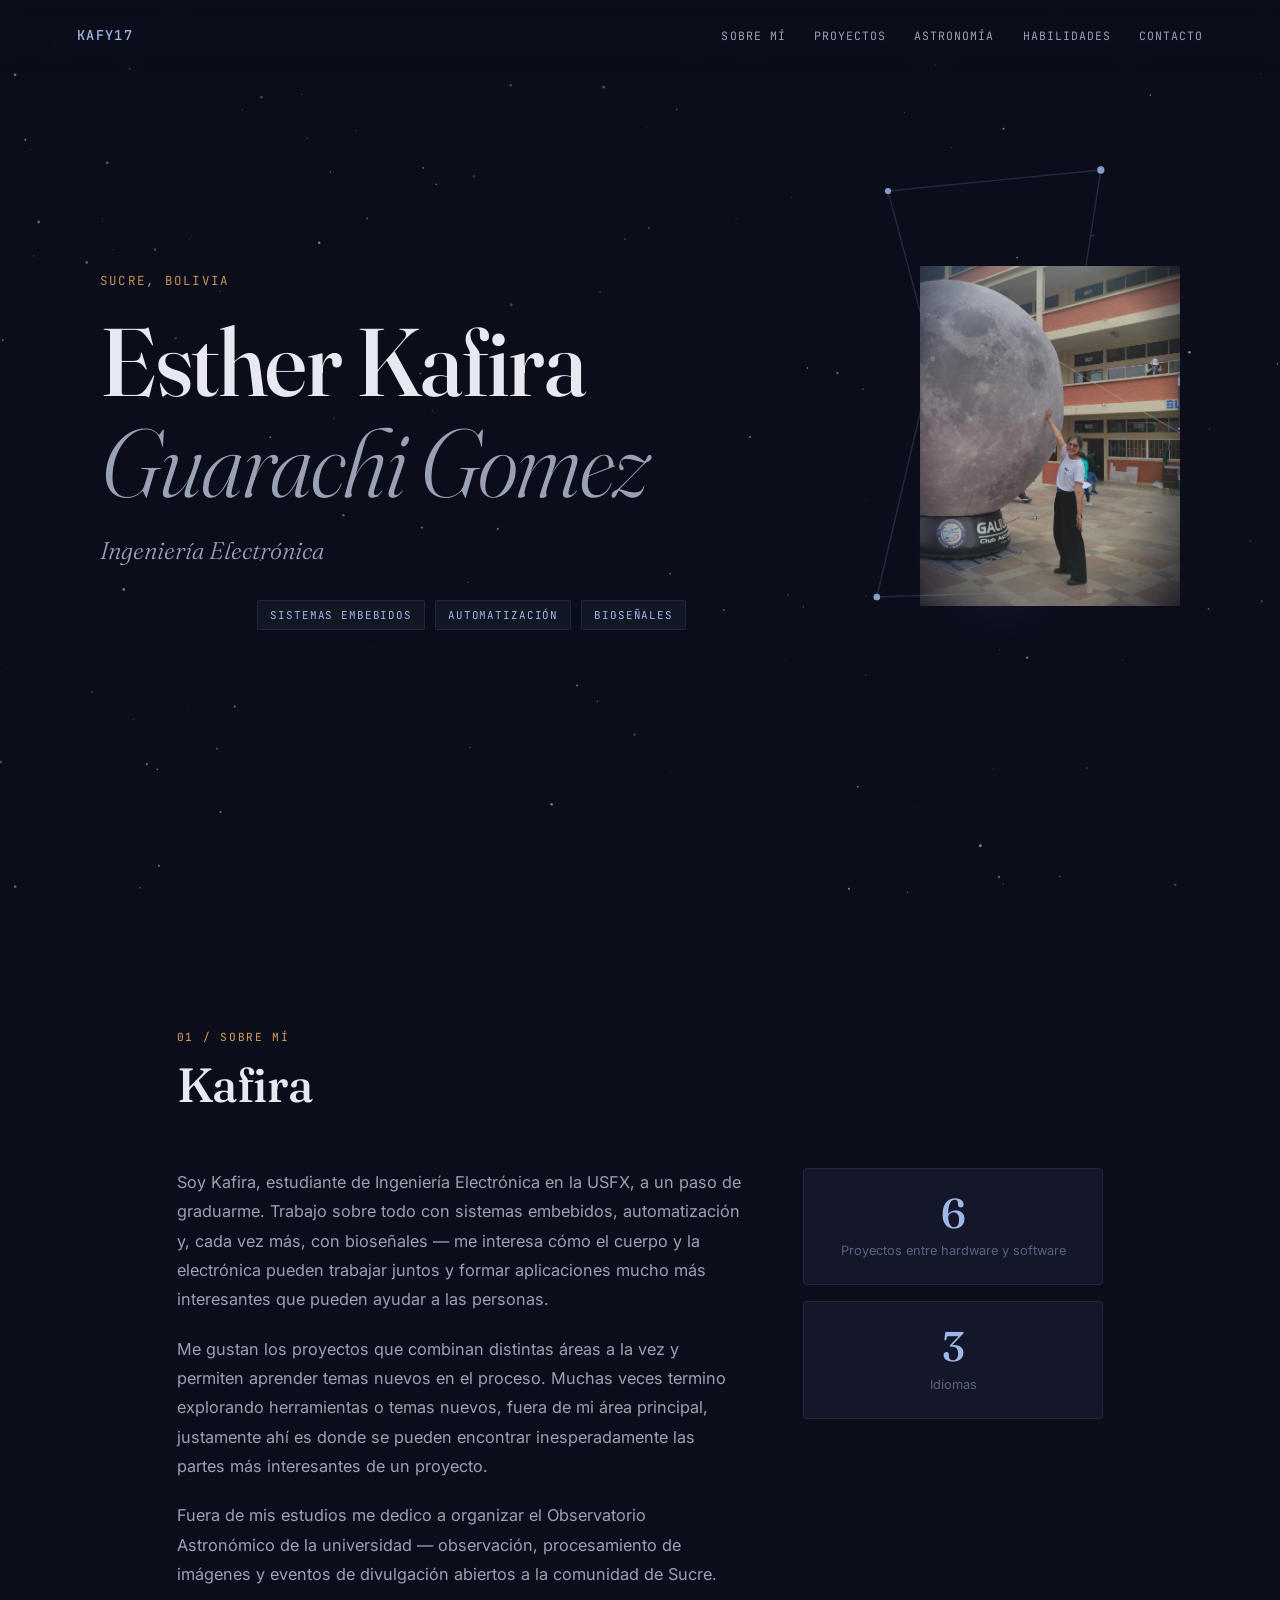
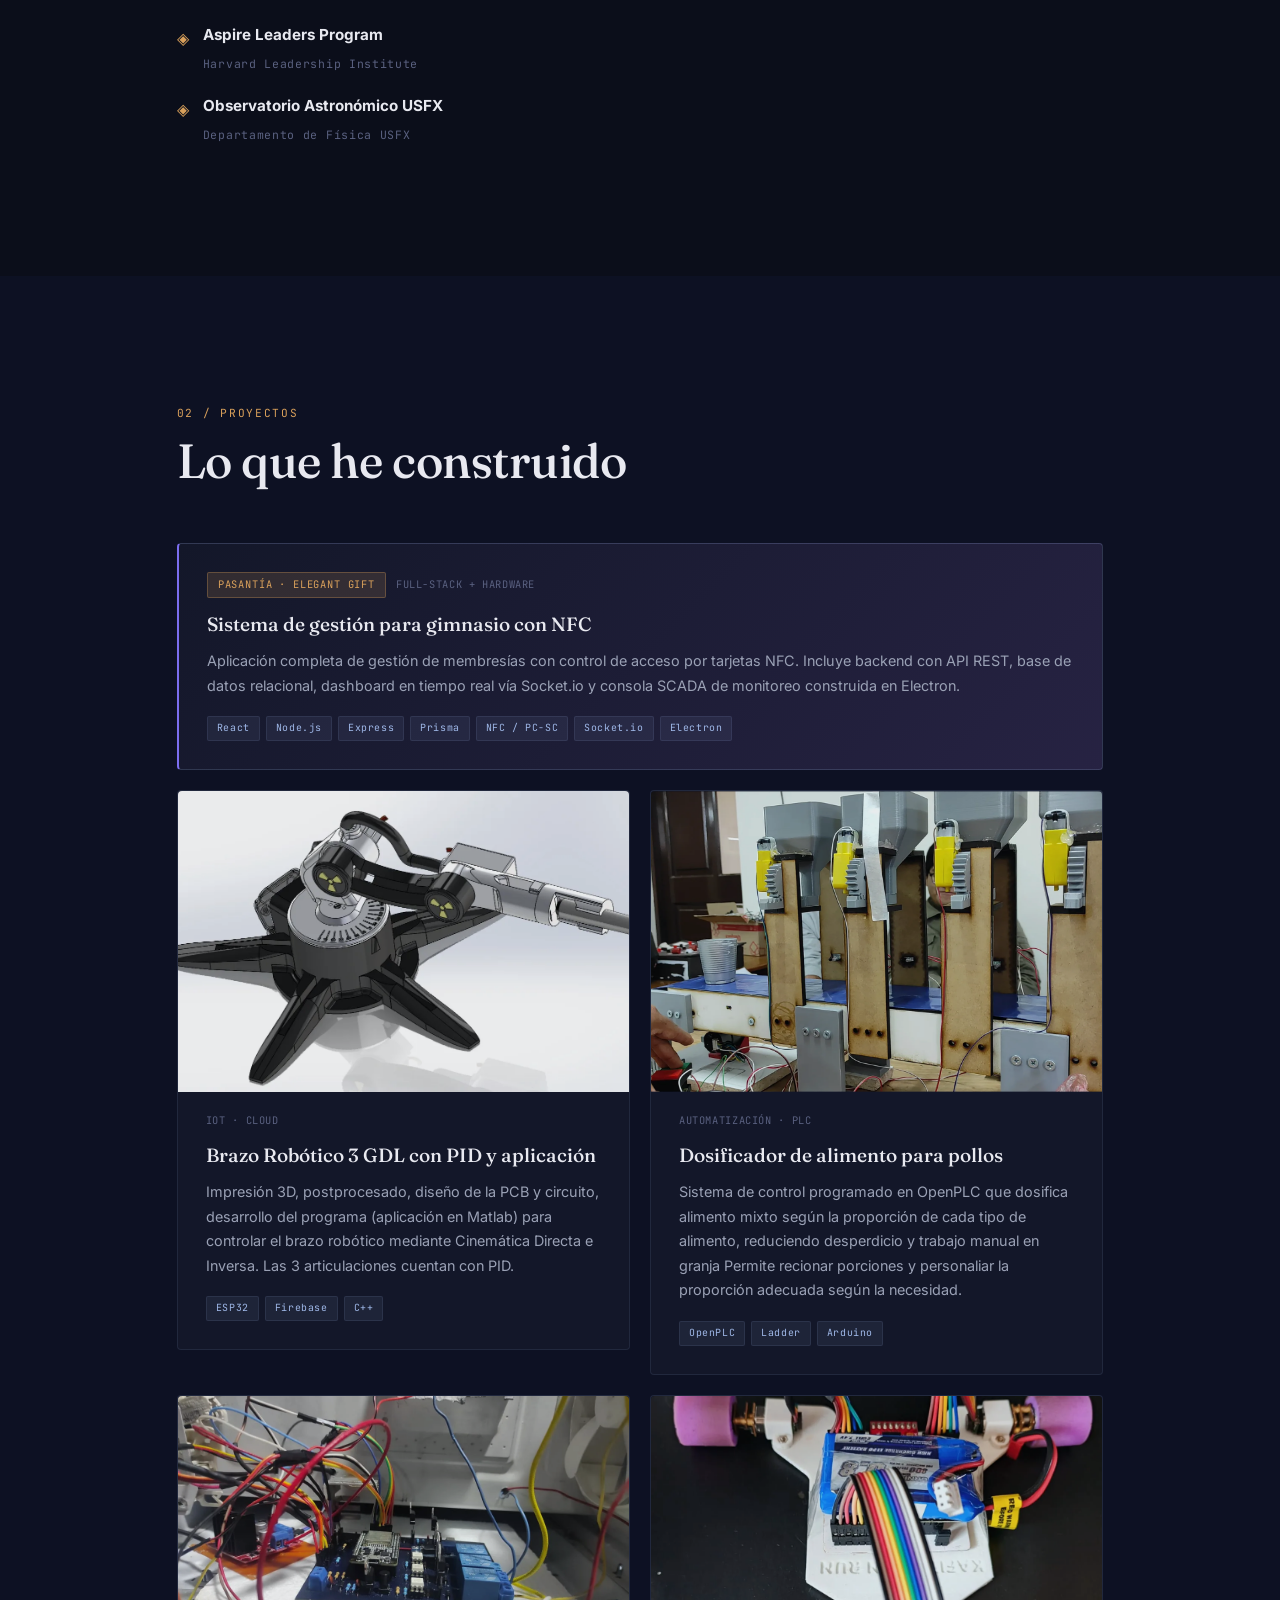
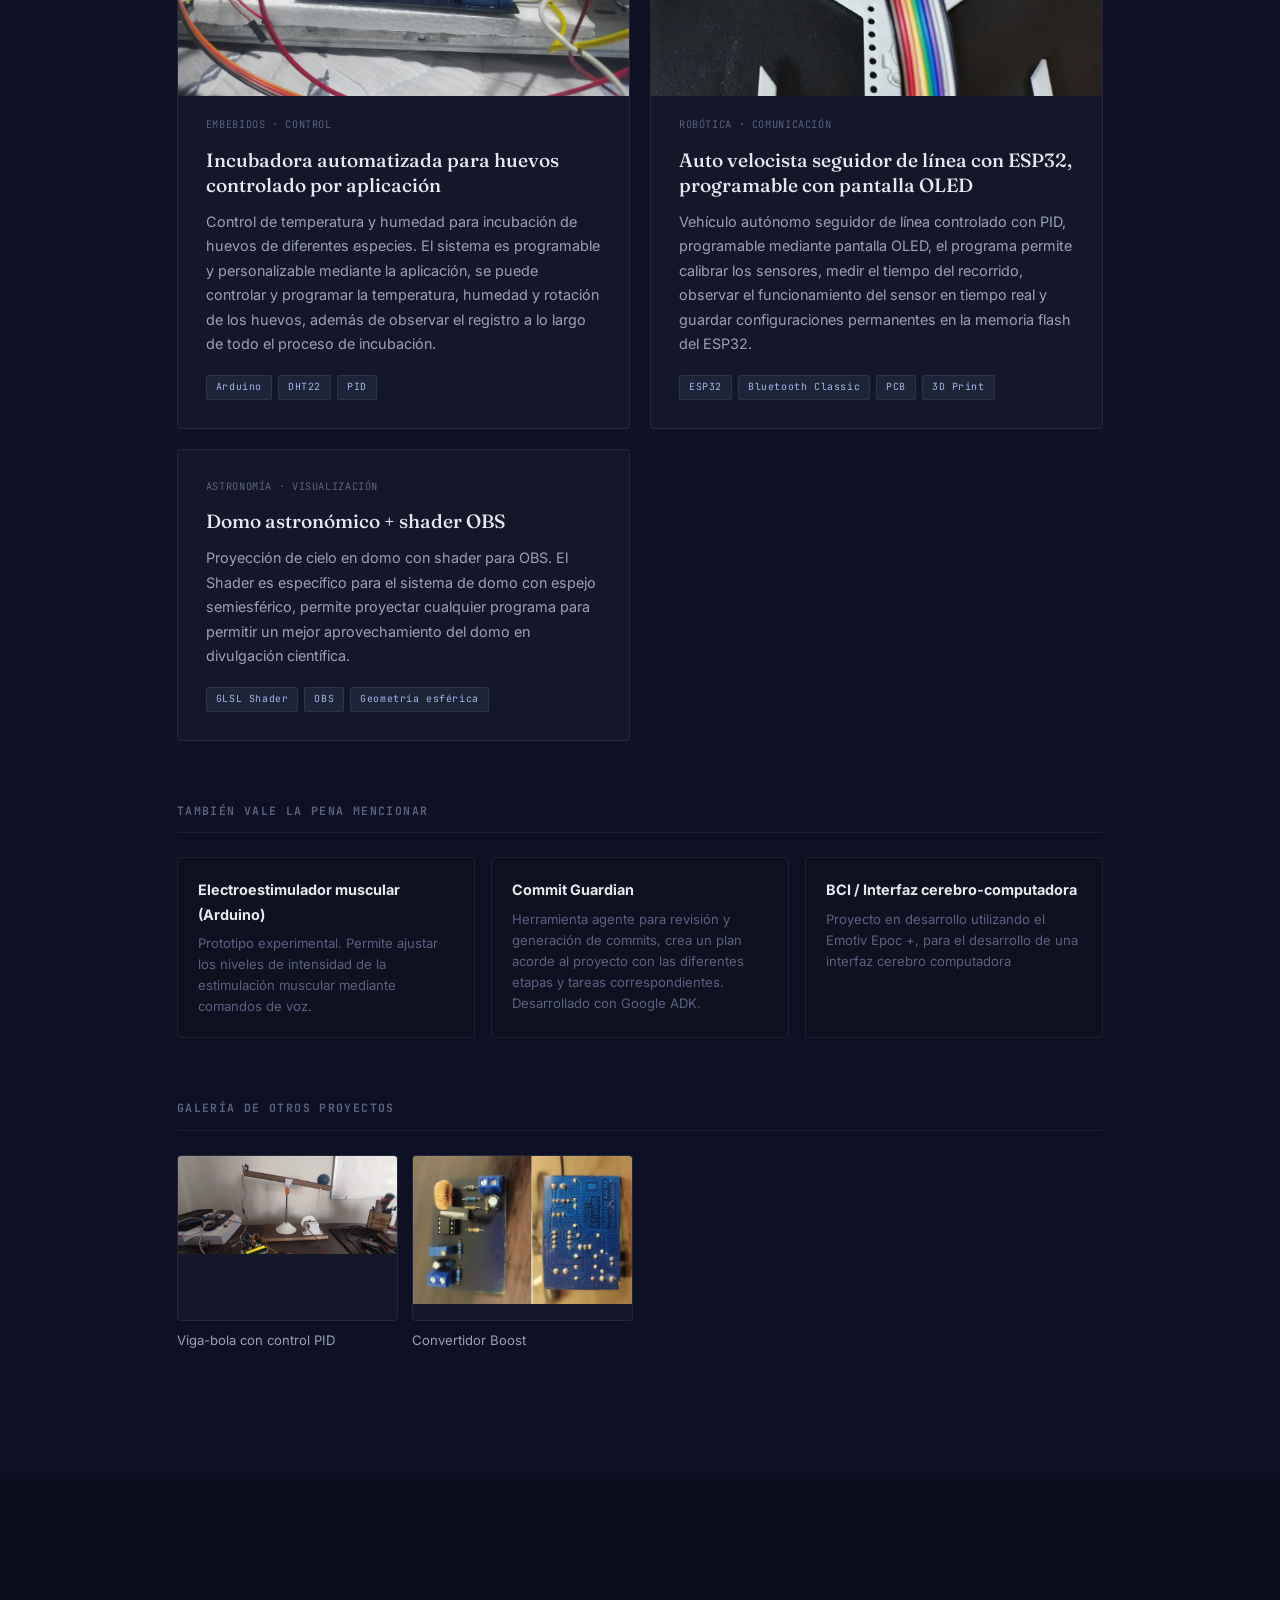
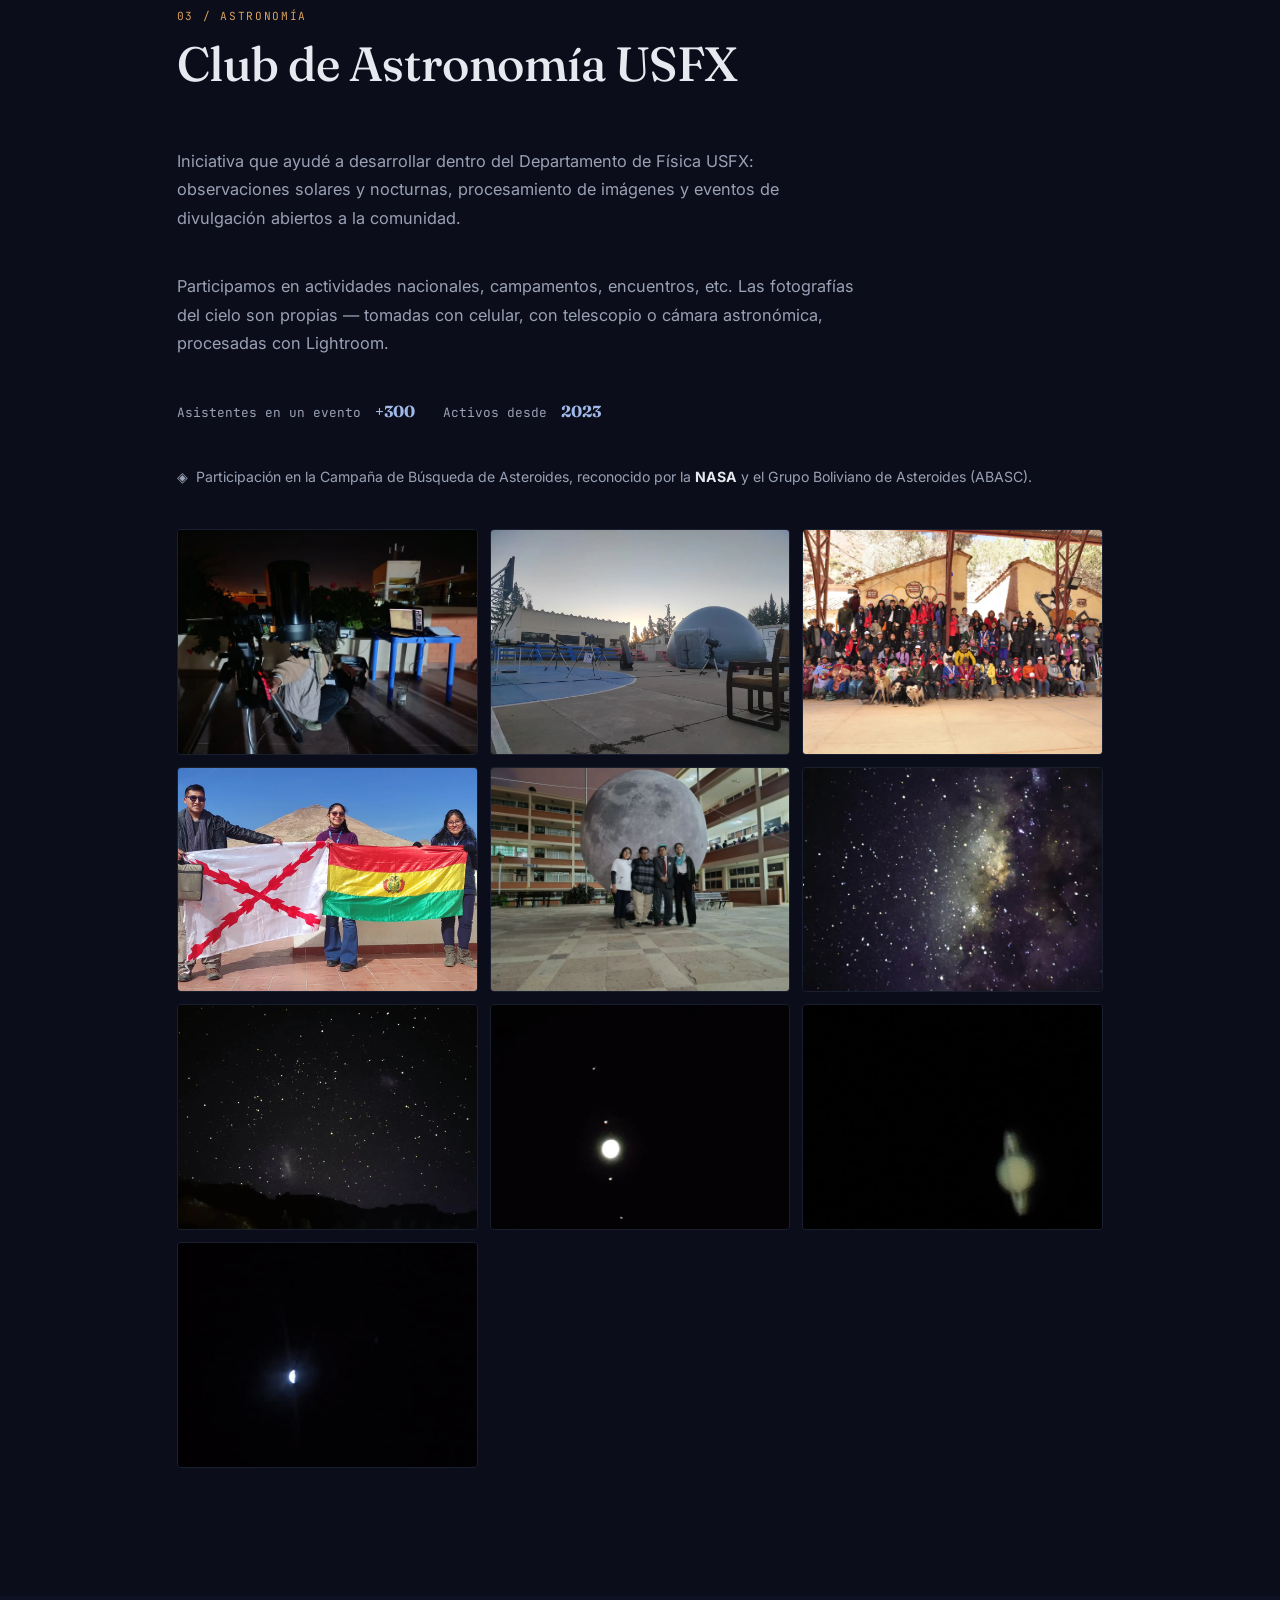
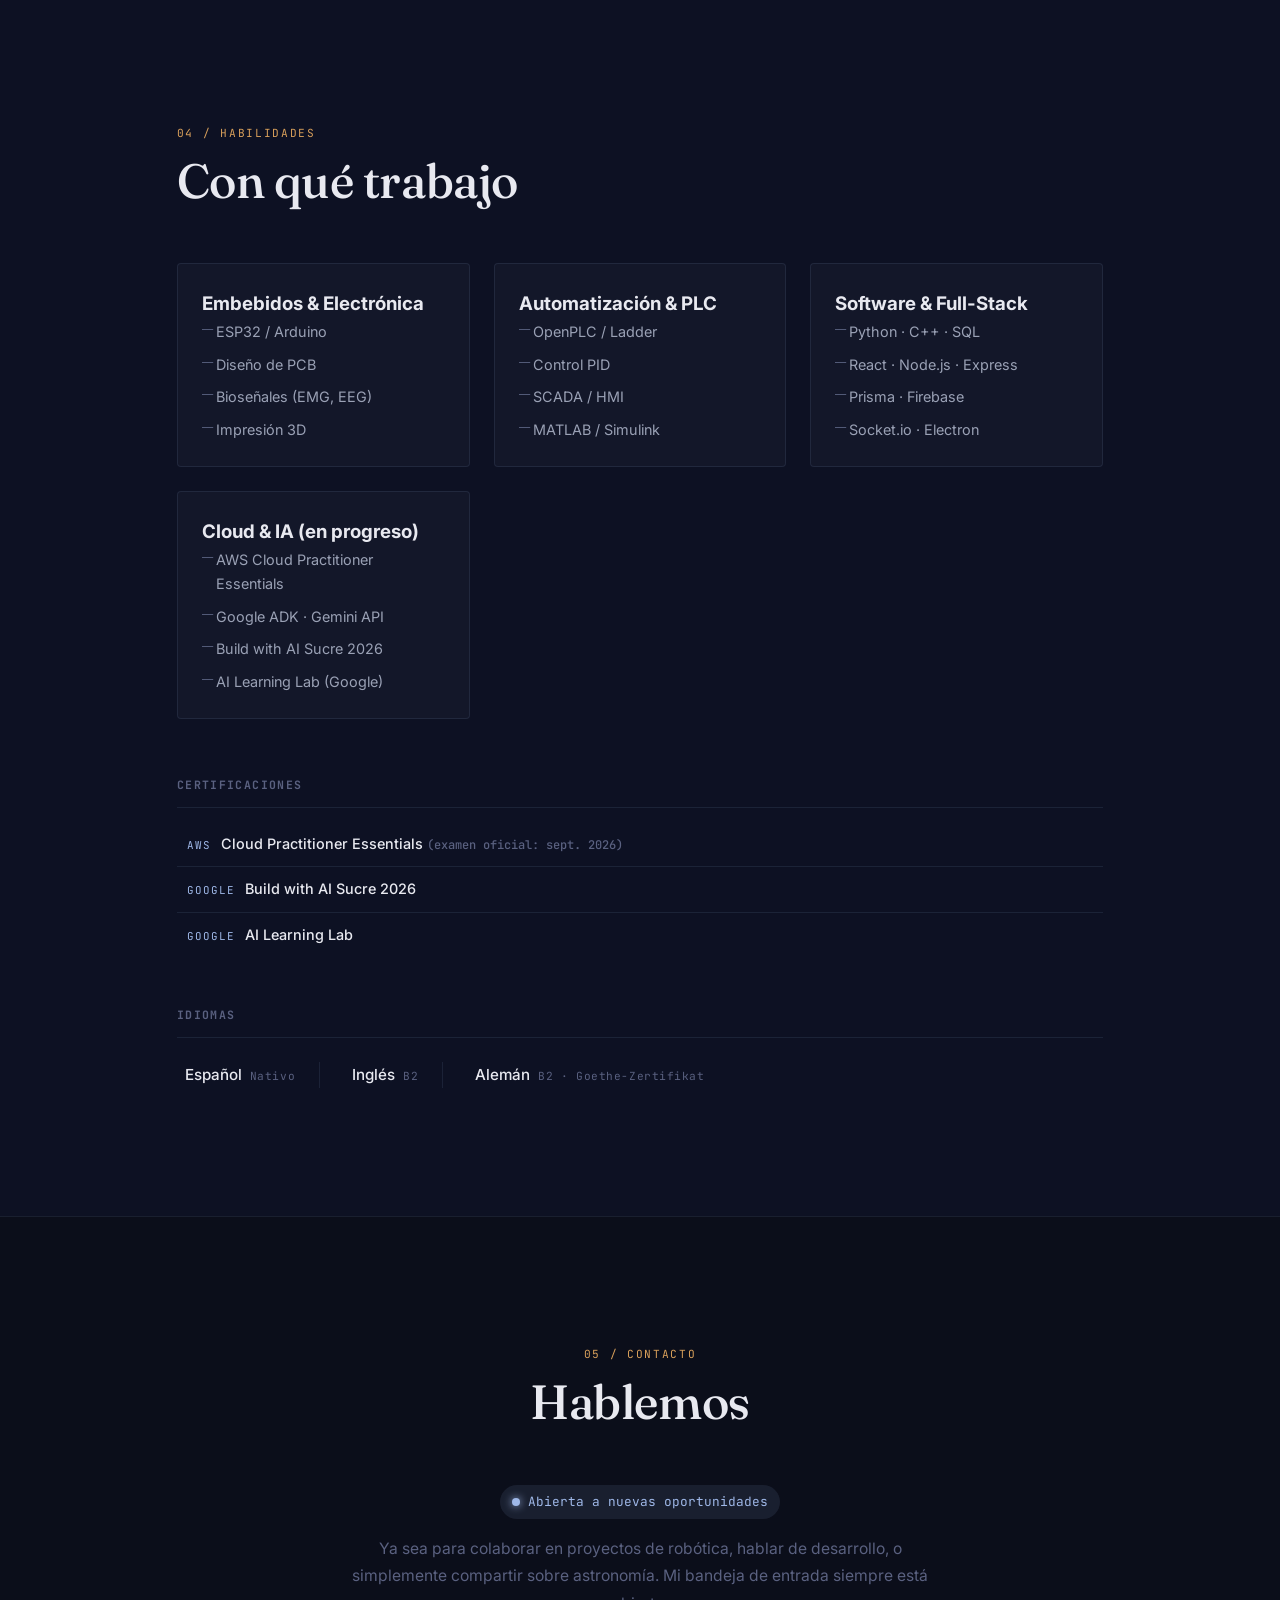
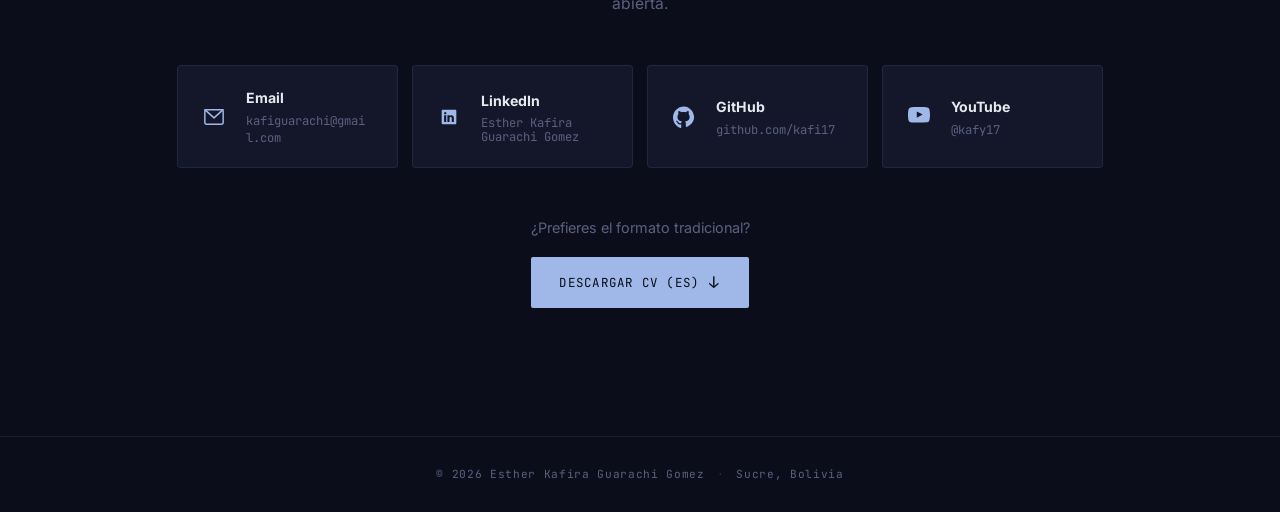
==== commit deb4222e: "completed" ====
--- a/index.html
+++ b/index.html
@@ -11,7 +11,7 @@
   <link rel="preconnect" href="https://fonts.gstatic.com" crossorigin>
   <link href="https://fonts.googleapis.com/css2?family=Fraunces:ital,opsz,wght@0,9..144,300;0,9..144,500;0,9..144,600;1,9..144,300;1,9..144,400&family=Inter:wght@400;500;600&family=JetBrains+Mono:wght@400;500&display=swap" rel="stylesheet">
 
-  <link rel="stylesheet" href="style.css">
+  <link rel="stylesheet" href="style.css?v=7">
 </head>
 <body>
 
@@ -96,6 +96,8 @@
     </div>
   </header>
 
+  <main>
+
   <!-- ─── Sobre mí ───────────────────────────────────────────────────── -->
   <section id="sobre-mi" class="section">
     <div class="container">
@@ -108,12 +110,16 @@
           <p>
             Soy Kafira, estudiante de Ingeniería Electrónica en la USFX, a un paso de graduarme.
             Trabajo sobre todo con sistemas embebidos, automatización y, cada vez más, con
-            bioseñales — me interesa cómo un cuerpo o una máquina generan datos y qué se puede
-            hacer con ellos. Prefiero los proyectos que terminan funcionando de verdad, aunque
-            tomen más tiempo del planeado.
+            bioseñales — me interesa cómo el cuerpo y la electrónica pueden trabajar juntos y
+            formar aplicaciones mucho más interesantes que pueden ayudar a las personas.
           </p>
           <p>
-            Fuera del laboratorio ayudo a organizar el Club de Astronomía de la universidad —
+            Me gustan los proyectos que combinan distintas áreas a la vez y permiten aprender temas nuevos en el proceso.
+            Muchas veces termino explorando herramientas o temas nuevos, fuera de mi área principal, justamente ahí es
+            donde se pueden encontrar inesperadamente las partes más interesantes de un proyecto.
+          </p>
+          <p>
+            Fuera de mis estudios me dedico a organizar el Observatorio Astronómico de la universidad —
             observación, procesamiento de imágenes y eventos de divulgación abiertos a la
             comunidad de Sucre.
           </p>
@@ -129,8 +135,8 @@
             <div class="highlight-item">
               <div class="highlight-icon">◈</div>
               <div>
-                <strong>Equipo USFX de detección de asteroides</strong>
-                <span>Reconocido por la NASA / ABASC</span>
+                <strong>Observatorio Astronómico USFX</strong>
+                <span>Departamento de Física USFX</span>
               </div>
             </div>
           </div>
@@ -143,7 +149,7 @@
           </div>
           <div class="stat-card">
             <div class="stat-number">3</div>
-            <div class="stat-label">Idiomas (+ Quechua básico)</div>
+            <div class="stat-label">Idiomas</div>
           </div>
         </div>
       </div>
@@ -162,64 +168,87 @@
       <div class="projects-grid">
 
         <article class="project-card project-card--featured" data-animate>
-          <div class="project-meta">
-            <span class="project-badge">Pasantía · Elegant Gift</span>
-            <span class="project-type">Full-Stack + Hardware</span>
-          </div>
-          <h3>Sistema de gestión para gimnasio con NFC</h3>
-          <p>Aplicación completa de gestión de membresías con control de acceso por tarjetas NFC.
-            Incluye backend con API REST, base de datos relacional, dashboard en tiempo real vía
-            Socket.io y consola SCADA de monitoreo construida en Electron.</p>
-          <div class="project-stack">
-            <span>React</span><span>Node.js</span><span>Express</span>
-            <span>Prisma</span><span>NFC / PC-SC</span><span>Socket.io</span><span>Electron</span>
+          <div class="project-body">
+            <div class="project-meta">
+              <span class="project-badge">Pasantía · Elegant Gift</span>
+              <span class="project-type">Full-Stack + Hardware</span>
+            </div>
+            <h3>Sistema de gestión para gimnasio con NFC</h3>
+            <p>Aplicación completa de gestión de membresías con control de acceso por tarjetas NFC.
+              Incluye backend con API REST, base de datos relacional, dashboard en tiempo real vía
+              Socket.io y consola SCADA de monitoreo construida en Electron.</p>
+            <div class="project-stack">
+              <span>React</span><span>Node.js</span><span>Express</span>
+              <span>Prisma</span><span>NFC / PC-SC</span><span>Socket.io</span><span>Electron</span>
+            </div>
           </div>
         </article>
 
         <article class="project-card" data-animate>
+          <div class="project-media">
+            <img src="img/proyectos/simulacion-brazo-pid.webp" alt="Simulación de Brazo Robótico 3 GDL en MATLAB">
+          </div>
           <div class="project-meta">
             <span class="project-type">IoT · Cloud</span>
           </div>
-          <h3>Sistema de monitoreo con ESP32 y Firebase</h3>
-          <p>Sensor embebido que publica datos en tiempo real a Firebase. Visualización en
-            dashboard web con actualización en vivo, pensado para entornos de control remoto.</p>
+          <h3>Brazo Robótico 3 GDL con PID y aplicación</h3>
+          <p>Impresión 3D, postprocesado, diseño de la PCB y circuito, desarrollo del programa
+            (aplicación en Matlab) para controlar el brazo robótico mediante Cinemática Directa
+             e Inversa. Las 3 articulaciones cuentan con PID.
+          </p>
           <div class="project-stack">
             <span>ESP32</span><span>Firebase</span><span>C++</span>
           </div>
         </article>
 
         <article class="project-card" data-animate>
+          <div class="project-media">
+            <img src="img/proyectos/dosificador-pollos.webp" alt="Dosificador de alimento para pollos">
+          </div>
           <div class="project-meta">
             <span class="project-type">Automatización · PLC</span>
           </div>
-          <h3>Dispensador automático para pollos</h3>
-          <p>Sistema de control programado en OpenPLC que dosifica alimento según horario y
-            peso, reduciendo desperdicio y trabajo manual en granja.</p>
+          <h3>Dosificador de alimento para pollos</h3>
+          <p>Sistema de control programado en OpenPLC que dosifica alimento mixto según 
+            la proporción de cada tipo de alimento, reduciendo desperdicio y 
+            trabajo manual en granja Permite recionar porciones y personaliar la
+             proporción adecuada según la necesidad.</p>
           <div class="project-stack">
-            <span>OpenPLC</span><span>Ladder</span><span>HMI</span>
+            <span>OpenPLC</span><span>Ladder</span><span>Arduino</span>
           </div>
         </article>
 
         <article class="project-card" data-animate>
+          <div class="project-media">
+            <img src="img/proyectos/circuito-incubadora.webp" alt="Circuito de incubadora automatizada para huevos">
+          </div>
           <div class="project-meta">
             <span class="project-type">Embebidos · Control</span>
           </div>
-          <h3>Incubadora automatizada para huevos</h3>
-          <p>Control de temperatura y humedad para incubación. El sistema de calentamiento tuvo
-            limitaciones reales — un aprendizaje que formó parte del proceso tanto como los
-            aciertos.</p>
+          <h3>Incubadora automatizada para huevos controlado por aplicación</h3>
+          <p>Control de temperatura y humedad para incubación de huevos de diferentes especies.
+            El sistema es programable y personalizable mediante la aplicación, se puede controlar
+             y programar la temperatura, humedad y rotación de los huevos, además de observar el
+             registro a lo largo de todo el proceso de incubación.
+            </p>
           <div class="project-stack">
             <span>Arduino</span><span>DHT22</span><span>PID</span>
           </div>
         </article>
 
         <article class="project-card" data-animate>
+          <div class="project-media">
+            <img src="img/proyectos/auto-velocista.webp" alt="Auto velocista seguidor de línea con pantalla OLED">
+          </div>
           <div class="project-meta">
             <span class="project-type">Robótica · Comunicación</span>
           </div>
-          <h3>Auto dual-ESP32 con control remoto</h3>
-          <p>Vehículo controlado inalámbricamente con dos ESP32 comunicados por Bluetooth Classic.
-            Diseño de PCB personalizado y chasis impreso en 3D.</p>
+          <h3>Auto velocista seguidor de línea con ESP32, programable con pantalla OLED</h3>
+          <p>Vehículo autónomo seguidor de línea controlado con PID, programable mediante
+            pantalla OLED, el programa permite calibrar los sensores, medir el tiempo del recorrido,
+            observar el funcionamiento del sensor en tiempo real y guardar configuraciones permanentes
+            en la memoria flash del ESP32.
+          </p>
           <div class="project-stack">
             <span>ESP32</span><span>Bluetooth Classic</span><span>PCB</span><span>3D Print</span>
           </div>
@@ -230,8 +259,10 @@
             <span class="project-type">Astronomía · Visualización</span>
           </div>
           <h3>Domo astronómico + shader OBS</h3>
-          <p>Proyección de cielo en cúpula con shader personalizado para OBS. Herramienta usada
-            en eventos del club para divulgación científica en formato inmersivo.</p>
+          <p>Proyección de cielo en domo con shader para OBS.
+            El Shader es específico para el sistema de domo con espejo semiesférico, permite proyectar
+            cualquier programa para permitir un mejor aprovechamiento del domo en divulgación científica.
+          </p>
           <div class="project-stack">
             <span>GLSL Shader</span><span>OBS</span><span>Geometría esférica</span>
           </div>
@@ -245,18 +276,18 @@
         <div class="mentions-grid">
           <div class="mention-item">
             <strong>Electroestimulador muscular (Arduino)</strong>
-            <p>Prototipo experimental. Sin validación biomédica formal — hecho para
-              entender los principios, no para uso clínico.</p>
+            <p>Prototipo experimental. Permite ajustar los niveles de intensidad de la estimulación
+              muscular mediante comandos de voz.</p>
           </div>
           <div class="mention-item">
             <strong>Commit Guardian</strong>
-            <p>Herramienta multi-agente para revisión de commits. Construida con
-              Google ADK y la API de Gemini.</p>
+            <p>Herramienta agente para revisión y generación de commits, crea un plan acorde al proyecto
+              con las diferentes etapas y tareas correspondientes. Desarrollado con Google ADK.</p>
           </div>
           <div class="mention-item">
             <strong>BCI / Interfaz cerebro-computadora</strong>
-            <p>Dirección futura en desarrollo activo. Bioseñales como interfaz —
-              trabajo en progreso, no un logro terminado.</p>
+            <p>Proyecto en desarrollo utilizando el Emotiv Epoc +, para el desarrollo de una 
+              interfaz cerebro computadora</p>
           </div>
         </div>
       </div>
@@ -265,22 +296,23 @@
       <div class="gallery-section">
         <h3 class="gallery-title">Galería de otros proyectos</h3>
         <div class="gallery-grid">
+
           <div class="gallery-item">
-            <div class="gallery-thumb gallery-thumb--placeholder"></div>
+            <div class="gallery-thumb">
+              <img src="img/proyectos/viga-bola.webp"
+                   alt="Sistema viga-bola con control PID" loading="lazy">
+            </div>
             <span>Viga-bola con control PID</span>
           </div>
+
           <div class="gallery-item">
-            <div class="gallery-thumb gallery-thumb--placeholder"></div>
-            <span>Robot 3 GDL (MATLAB)</span>
-          </div>
-          <div class="gallery-item">
-            <div class="gallery-thumb gallery-thumb--placeholder"></div>
-            <span>Convertidores Boost</span>
-          </div>
-          <div class="gallery-item">
-            <div class="gallery-thumb gallery-thumb--placeholder"></div>
-            <span>Auto velocista</span>
-          </div>
+            <div class="gallery-thumb">
+              <img src="img/proyectos/conversor-boost-completo.webp"
+                   alt="Convertidor Boost — vista del circuito completo" loading="lazy">
+            </div>
+            <span>Convertidor Boost</span>
+          </div>
+
         </div>
       </div>
 
@@ -297,92 +329,119 @@
       <p class="section-intro">
         Iniciativa que ayudé a desarrollar dentro del Departamento de Física USFX: observaciones
         solares y nocturnas, procesamiento de imágenes y eventos de divulgación abiertos a la
-        comunidad. Las fotografías del cielo son propias — tomadas con celular y procesadas en
-        Lightroom, salvo Saturno, captado con la cámara astronómica Orion StarShoot 5MP del club
-        y procesado con PIPP, AutoStakkert y RegiStax.
+        comunidad.
       </p>
+      <p class="section-intro">
+        Participamos en actividades nacionales, campamentos, encuentros, etc.
+        Las fotografías del cielo son propias — tomadas con celular, con telescopio o cámara astronómica, 
+        procesadas con Lightroom.
+      </p>
 
       <div class="astro-stats">
-        <span class="astro-stat-inline">Asistentes en un evento <strong>+300</strong></span>
-        <span class="astro-stat-inline">Activos desde <strong>2023</strong></span>
+        <div class="astro-stat-inline">
+          <span class="astro-stat-label">Asistentes en un evento</span>
+          <strong>+300</strong>
+        </div>
+        <div class="astro-stat-inline">
+          <span class="astro-stat-label">Activos desde</span>
+          <strong>2023</strong>
+        </div>
       </div>
 
       <p class="astro-note">
-        ◈ &nbsp;Parte del equipo USFX de detección de asteroides, reconocido por la
+        ◈ &nbsp;Participación en la Campaña de Búsqueda de Asteroides, reconocido por la
         <strong>NASA</strong> y el Grupo Boliviano de Asteroides (ABASC).
       </p>
 
       <div class="lightbox-grid" id="astro-gallery" role="list" aria-label="Galería del club de astronomía">
 
         <div class="lb-thumb" role="listitem" tabindex="0"
+             data-src="img/astronomia/foto-kafy-observacion.webp"
+             data-caption="Sesión de observación nocturna del club de astronomía USFX. Toma de Fotografia lunar con programa especializado, telescopio motorizado y cámara astronómica."
+             data-label="Sesión de observación">
+          <img src="img/astronomia/foto-kafy-observacion.webp"
+               alt="Sesión de observación nocturna del club de astronomía USFX" loading="lazy">
+          <div class="lb-hover-label"><span>Sesión de observación</span></div>
+        </div>
+
+        <div class="lb-thumb" role="listitem" tabindex="0"
+             data-src="img/astronomia/foto-observatorio-equipo.webp"
+             data-caption="Equipo y telescopio del club de astronomía del Departamento de Física USFX"
+             data-label="Equipo del observatorio">
+          <img src="img/astronomia/foto-observatorio-equipo.webp"
+               alt="Equipo y telescopio del club de astronomía USFX" loading="lazy">
+          <div class="lb-hover-label"><span>Equipo del observatorio</span></div>
+        </div>
+
+        <div class="lb-thumb" role="listitem" tabindex="0"
              data-src="img/astronomia/foto-comunidad-campamento-astronomico-2023.webp"
-             data-caption="Comunidad de Chiracoro, Potosí, durante el campamento astronómico 2023. Actividad de divulgación organizada por el Departamento de Física USFX para acercar la astronomía a comunidades fuera de la ciudad."
+             data-caption="Comunidad de Chiracoro, Potosí, durante el campamento astronómico 2023. Actividad de divulgación organizada por el Departamento de Física USFX para acercar la astronomía a comunidades fuera de la ciudad, fomentar el turismo en la zona y facilitar las alianzas entre clubes de astronomía en Bolivia"
              data-label="Chiracoro, Potosí — 2023">
           <img src="img/astronomia/foto-comunidad-campamento-astronomico-2023.webp"
-               alt="Comunidad de Chiracoro en campamento astronómico 2023" loading="lazy">
+               alt="Comunidad de Chiracoro, Potosí, durante el campamento astronómico 2023" loading="lazy">
           <div class="lb-hover-label"><span>Chiracoro, Potosí — 2023</span></div>
         </div>
 
         <div class="lb-thumb" role="listitem" tabindex="0"
              data-src="img/astronomia/foto-potosi-campamento-astronomico-representantes-sucre.webp"
-             data-caption="Integrantes del Departamento de Física USFX en el campamento astronómico de Potosí, 2023. Representando a Sucre en este encuentro interuniversitario de astronomía."
+             data-caption="Representantes del Departamento de Física USFX en el campamento astronómico de Potosí, 2023. Representando a Sucre en este encuentro entre clubes de astronomía en Bolivia."
              data-label="Representantes USFX en Potosí">
           <img src="img/astronomia/foto-potosi-campamento-astronomico-representantes-sucre.webp"
-               alt="Representantes del Depto. de Física USFX en campamento de Potosí" loading="lazy">
+               alt="Integrantes del Departamento de Física USFX en el campamento astronómico de Potosí 2023" loading="lazy">
           <div class="lb-hover-label"><span>Representantes USFX en Potosí</span></div>
         </div>
 
         <div class="lb-thumb" role="listitem" tabindex="0"
              data-src="img/astronomia/foto-luna-inflable-ings.webp"
-             data-caption="Docentes del Departamento de Física USFX junto a la luna inflable del Club Galileo de Potosí, en la Feria de Física universitaria. La feria se realiza cada semestre y es abierta a la comunidad."
+             data-caption="Junto a Docentes e Integrantes del Departamento de Física USFX, en la Feria de Física universitaria."
              data-label="Feria de Física — luna inflable">
           <img src="img/astronomia/foto-luna-inflable-ings.webp"
-               alt="Docentes con luna inflable del Club Galileo de Potosí en la Feria de Física" loading="lazy">
+               alt="Docentes del Departamento de Física USFX con la luna inflable del Club Galileo de Potosí en la Feria de Física" loading="lazy">
           <div class="lb-hover-label"><span>Feria de Física — luna inflable</span></div>
         </div>
 
         <div class="lb-thumb" role="listitem" tabindex="0"
              data-src="img/astronomia/foto-brazo-via-lactea-by-kafy17.webp"
-             data-caption="Brazo de la Vía Láctea fotografiado desde Sucre con celular y procesado en Lightroom. Fotografía: kafy17."
+             data-caption="Brazo de la Vía Láctea fotografiado en Potosí con celular y procesado en Lightroom. Fotografía: kafy17."
              data-label="Vía Láctea — kafy17">
           <img src="img/astronomia/foto-brazo-via-lactea-by-kafy17.webp"
-               alt="Brazo de la Vía Láctea — fotografía de kafy17" loading="lazy">
+               alt="Brazo de la Vía Láctea fotografiado con celular desde Sucre y procesado en Lightroom por kafy17" loading="lazy">
           <div class="lb-hover-label"><span>Vía Láctea — kafy17</span></div>
         </div>
 
         <div class="lb-thumb" role="listitem" tabindex="0"
              data-src="img/astronomia/foto-nube-magallanes-by-kafy17.webp"
-             data-caption="Nubes de Magallanes — galaxias satélites de la Vía Láctea, visibles a simple vista desde el hemisferio sur. Fotografiadas con celular desde Sucre y procesadas en Lightroom. Fotografía: kafy17."
+             data-caption="Nubes de Magallanes — galaxias satélites de la Vía Láctea, visibles a simple vista desde el hemisferio sur. Fotografiadas con celular desde Potosi y procesadas en Lightroom. Fotografía: kafy17."
              data-label="Nubes de Magallanes — kafy17">
           <img src="img/astronomia/foto-nube-magallanes-by-kafy17.webp"
-               alt="Nubes de Magallanes — fotografía de kafy17" loading="lazy">
+               alt="Nubes de Magallanes fotografiadas con celular desde Sucre y procesadas en Lightroom por kafy17" loading="lazy">
           <div class="lb-hover-label"><span>Nubes de Magallanes — kafy17</span></div>
         </div>
 
         <div class="lb-thumb" role="listitem" tabindex="0"
              data-src="img/astronomia/foto-jupiter-by-kafy17.webp"
-             data-caption="Júpiter fotografiado desde Sucre con celular y procesado en Lightroom. Fotografía: kafy17."
+             data-caption="Júpiter y sus Satelites, fotografiado desde Sucre con celular y telescopio. Fotografía: kafy17."
              data-label="Júpiter — kafy17">
           <img src="img/astronomia/foto-jupiter-by-kafy17.webp"
-               alt="Júpiter — fotografía de kafy17" loading="lazy">
+               alt="Júpiter fotografiado con celular desde Sucre y procesado en Lightroom por kafy17" loading="lazy">
           <div class="lb-hover-label"><span>Júpiter — kafy17</span></div>
         </div>
 
         <div class="lb-thumb" role="listitem" tabindex="0"
              data-src="img/astronomia/foto-saturno-by-kafy17.webp"
-             data-caption="Saturno capturado con la cámara astronómica Orion StarShoot 5MP del club y procesado con PIPP, AutoStakkert y RegiStax. La única foto de la galería tomada con equipo especializado. Fotografía: kafy17."
+             data-caption="Saturno capturado con la cámara astronómica Orion StarShoot 5MP del club sinprocesar. Fotografía: kafy17."
              data-label="Saturno — kafy17">
           <img src="img/astronomia/foto-saturno-by-kafy17.webp"
-               alt="Saturno — fotografía de kafy17" loading="lazy">
+               alt="Saturno capturado con cámara astronómica Orion StarShoot 5MP y procesado con PIPP, AutoStakkert y RegiStax por kafy17" loading="lazy">
           <div class="lb-hover-label"><span>Saturno — kafy17</span></div>
         </div>
 
         <div class="lb-thumb" role="listitem" tabindex="0"
              data-src="img/astronomia/foto-venus-by-kafy17.webp"
-             data-caption="Venus en fase creciente, fotografiado con celular desde Sucre y procesado en Lightroom. Las fases de Venus — análogas a las lunares — son observables con telescopios de apertura moderada. Fotografía: kafy17."
+             data-caption="Venus en fase creciente, fotografiado con celular desde Sucre. Las fases de Venus — análogas a las lunares — son observables con telescopios de apertura moderada. Fotografía: kafy17."
              data-label="Venus — kafy17">
           <img src="img/astronomia/foto-venus-by-kafy17.webp"
-               alt="Venus — fotografía de kafy17" loading="lazy">
+               alt="Venus en fase creciente fotografiado con celular desde Sucre y procesado en Lightroom por kafy17" loading="lazy">
           <div class="lb-hover-label"><span>Venus — kafy17</span></div>
         </div>
 
@@ -395,13 +454,13 @@
     <div class="container">
       <div class="section-header">
         <div class="section-label">04 / Habilidades</div>
-        <h2>Stack técnico</h2>
+        <h2>Con qué trabajo</h2>
       </div>
 
       <div class="skills-grid">
 
         <div class="skill-group">
-          <h4>Embebidos &amp; Electrónica</h4>
+          <h3>Embebidos &amp; Electrónica</h3>
           <ul>
             <li>ESP32 / Arduino</li>
             <li>Diseño de PCB</li>
@@ -411,7 +470,7 @@
         </div>
 
         <div class="skill-group">
-          <h4>Automatización &amp; PLC</h4>
+          <h3>Automatización &amp; PLC</h3>
           <ul>
             <li>OpenPLC / Ladder</li>
             <li>Control PID</li>
@@ -421,7 +480,7 @@
         </div>
 
         <div class="skill-group">
-          <h4>Software &amp; Full-Stack</h4>
+          <h3>Software &amp; Full-Stack</h3>
           <ul>
             <li>Python · C++ · SQL</li>
             <li>React · Node.js · Express</li>
@@ -431,7 +490,7 @@
         </div>
 
         <div class="skill-group">
-          <h4>Cloud &amp; IA (en progreso)</h4>
+          <h3>Cloud &amp; IA (en progreso)</h3>
           <ul>
             <li>AWS Cloud Practitioner Essentials</li>
             <li>Google ADK · Gemini API</li>
@@ -447,15 +506,17 @@
         <h3 class="certs-title">Certificaciones</h3>
         <ul class="certs-list">
           <li>
+            <span class="cert-index"></span>
             <span class="cert-issuer">AWS</span>
-            <span class="cert-name">Cloud Practitioner Essentials</span>
-            <span class="cert-note">curso completado — examen oficial en septiembre 2026</span>
+            <span class="cert-name">Cloud Practitioner Essentials <span class="cert-note">(examen oficial: sept. 2026)</span></span>
           </li>
           <li>
+            <span class="cert-index"></span>
             <span class="cert-issuer">Google</span>
             <span class="cert-name">Build with AI Sucre 2026</span>
           </li>
           <li>
+            <span class="cert-index"></span>
             <span class="cert-issuer">Google</span>
             <span class="cert-name">AI Learning Lab</span>
           </li>
@@ -466,9 +527,9 @@
       <div class="languages-section">
         <h3 class="languages-title">Idiomas</h3>
         <ul class="languages-list">
-          <li><span class="lang-name">Español</span><span class="lang-level">Nativo</span></li>
-          <li><span class="lang-name">Inglés</span><span class="lang-level">B2 · facultad</span></li>
-          <li><span class="lang-name">Alemán</span><span class="lang-level">B2 · Goethe-Zertifikat</span></li>
+          <li><span class="lang-index"></span><span class="lang-name">Español</span><span class="lang-level">Nativo</span></li>
+          <li><span class="lang-index"></span><span class="lang-name">Inglés</span><span class="lang-level">B2</span></li>
+          <li><span class="lang-index"></span><span class="lang-name">Alemán</span><span class="lang-level">B2 · Goethe-Zertifikat</span></li>
         </ul>
       </div>
 
@@ -481,9 +542,16 @@
       <div class="section-header section-header--center">
         <div class="section-label">05 / Contacto</div>
         <h2>Hablemos</h2>
-        <p class="contact-intro">
-          Si nos cruzamos en el AWS Community Day Bolivia, o quieres hablar de hardware,
-          sistemas embebidos o astronomía, aquí me encuentras.
+      </div>
+
+      <div class="contact-intro">
+        <div class="status-badge">
+          <span class="status-dot"></span>
+          Abierta a nuevas oportunidades
+        </div>
+        <p>
+          Ya sea para colaborar en proyectos de robótica, hablar de desarrollo, 
+          o simplemente compartir sobre astronomía. Mi bandeja de entrada siempre está abierta.
         </p>
       </div>
 
@@ -542,14 +610,16 @@
 
       <div class="cv-block">
         <p>¿Prefieres el formato tradicional?</p>
-        <a href="#" class="btn-cv" id="btn-cv-download">
-          Descargar CV
+        <a href="CV_Kafy_Guarachi_ES.docx" class="btn-cv" id="btn-cv-download" download>
+          Descargar CV (es)
           <span class="btn-arrow">↓</span>
         </a>
       </div>
 
     </div>
   </section>
+
+  </main>
 
   <!-- ─── Footer ────────────────────────────────────────────────────── -->
   <footer class="footer" role="contentinfo">
@@ -564,4 +634,4 @@
   <script src="script.js?v=3" defer></script>
 
 </body>
-</html>
+</html>
--- a/style.css
+++ b/style.css
@@ -281,19 +281,8 @@
   height: 100%;
   object-fit: cover;
   display: block;
-  filter: grayscale(1) contrast(1.08) brightness(0.92);
   -webkit-mask-image: radial-gradient(ellipse 78% 85% at 50% 45%, black 55%, transparent 100%);
           mask-image: radial-gradient(ellipse 78% 85% at 50% 45%, black 55%, transparent 100%);
-}
-
-/* Tinte duotono: escala de grises + superposición de color del tema */
-.hero-photo::after {
-  content: '';
-  position: absolute;
-  inset: 0;
-  background: linear-gradient(150deg, var(--bg) 10%, var(--star) 140%);
-  mix-blend-mode: color;
-  pointer-events: none;
 }
 
 .hero-photo--empty {
@@ -509,6 +498,7 @@
   grid-template-columns: repeat(auto-fill, minmax(300px, 1fr));
   gap: 20px;
   margin-bottom: 60px;
+  align-items: start;
 }
 
 .project-card {
@@ -521,6 +511,31 @@
   transform: translateY(16px);
 }
 
+/* Image container */
+.project-media {
+  aspect-ratio: 3 / 2;
+  overflow: hidden;
+  border-radius: 4px 4px 0 0;
+  position: relative;
+  margin: -28px -28px 20px -28px;
+}
+
+.project-media img {
+  width: 100%;
+  height: 100%;
+  object-fit: cover;
+  display: block;
+}
+
+.project-media::after {
+  content: '';
+  position: absolute;
+  inset: 0;
+  background: var(--bg);
+  opacity: 0.08;
+  pointer-events: none;
+}
+
 .project-card.visible {
   opacity: 1;
   transform: none;
@@ -536,6 +551,21 @@
   border-color: rgba(159, 184, 232, 0.2);
   border-left: 2px solid var(--accent-2);
   background: linear-gradient(135deg, var(--bg-card), var(--nebula) 200%);
+  display: flex;
+  gap: 28px;
+  align-items: stretch;
+}
+
+.project-card--featured .project-media {
+  flex: 0 0 42%;
+  aspect-ratio: 4 / 3;
+  border-radius: 4px;
+  margin: 0;
+}
+
+.project-card--featured .project-body {
+  flex: 1;
+  min-width: 0;
 }
 
 .project-meta {
@@ -934,6 +964,42 @@
   line-height: 1.75;
 }
 
+.contact-intro {
+  margin-bottom: 32px;
+  text-align: center;
+  color: var(--text-muted);
+  max-width: 600px;
+  margin-inline: auto;
+}
+
+.status-badge {
+  display: inline-flex;
+  align-items: center;
+  gap: 8px;
+  font-family: var(--font-mono);
+  font-size: 0.8rem;
+  background: rgba(159,184,232,0.1);
+  color: var(--star);
+  padding: 6px 12px;
+  border-radius: 20px;
+  margin-bottom: 16px;
+}
+
+.status-dot {
+  width: 8px;
+  height: 8px;
+  background: var(--star);
+  border-radius: 50%;
+  box-shadow: 0 0 8px var(--star);
+  animation: pulse-dot 2s infinite;
+}
+
+@keyframes pulse-dot {
+  0% { transform: scale(0.95); box-shadow: 0 0 0 0 rgba(159, 184, 232, 0.7); }
+  70% { transform: scale(1); box-shadow: 0 0 0 6px rgba(159, 184, 232, 0); }
+  100% { transform: scale(0.95); box-shadow: 0 0 0 0 rgba(159, 184, 232, 0); }
+}
+
 .contact-grid {
   display: grid;
   grid-template-columns: repeat(auto-fill, minmax(220px, 1fr));
@@ -1134,6 +1200,19 @@
   .hero-orion {
     width: 100%;
     opacity: 0.4;
+  }
+
+  /* Tarjeta destacada se apila en pantallas pequeñas */
+  .project-card--featured {
+    flex-direction: column;
+    gap: 20px;
+  }
+
+  .project-card--featured .project-media {
+    flex: auto;
+    aspect-ratio: 3 / 2;
+    border-radius: 4px 4px 0 0;
+    margin: -28px -28px 0 -28px;
   }
 }
 
